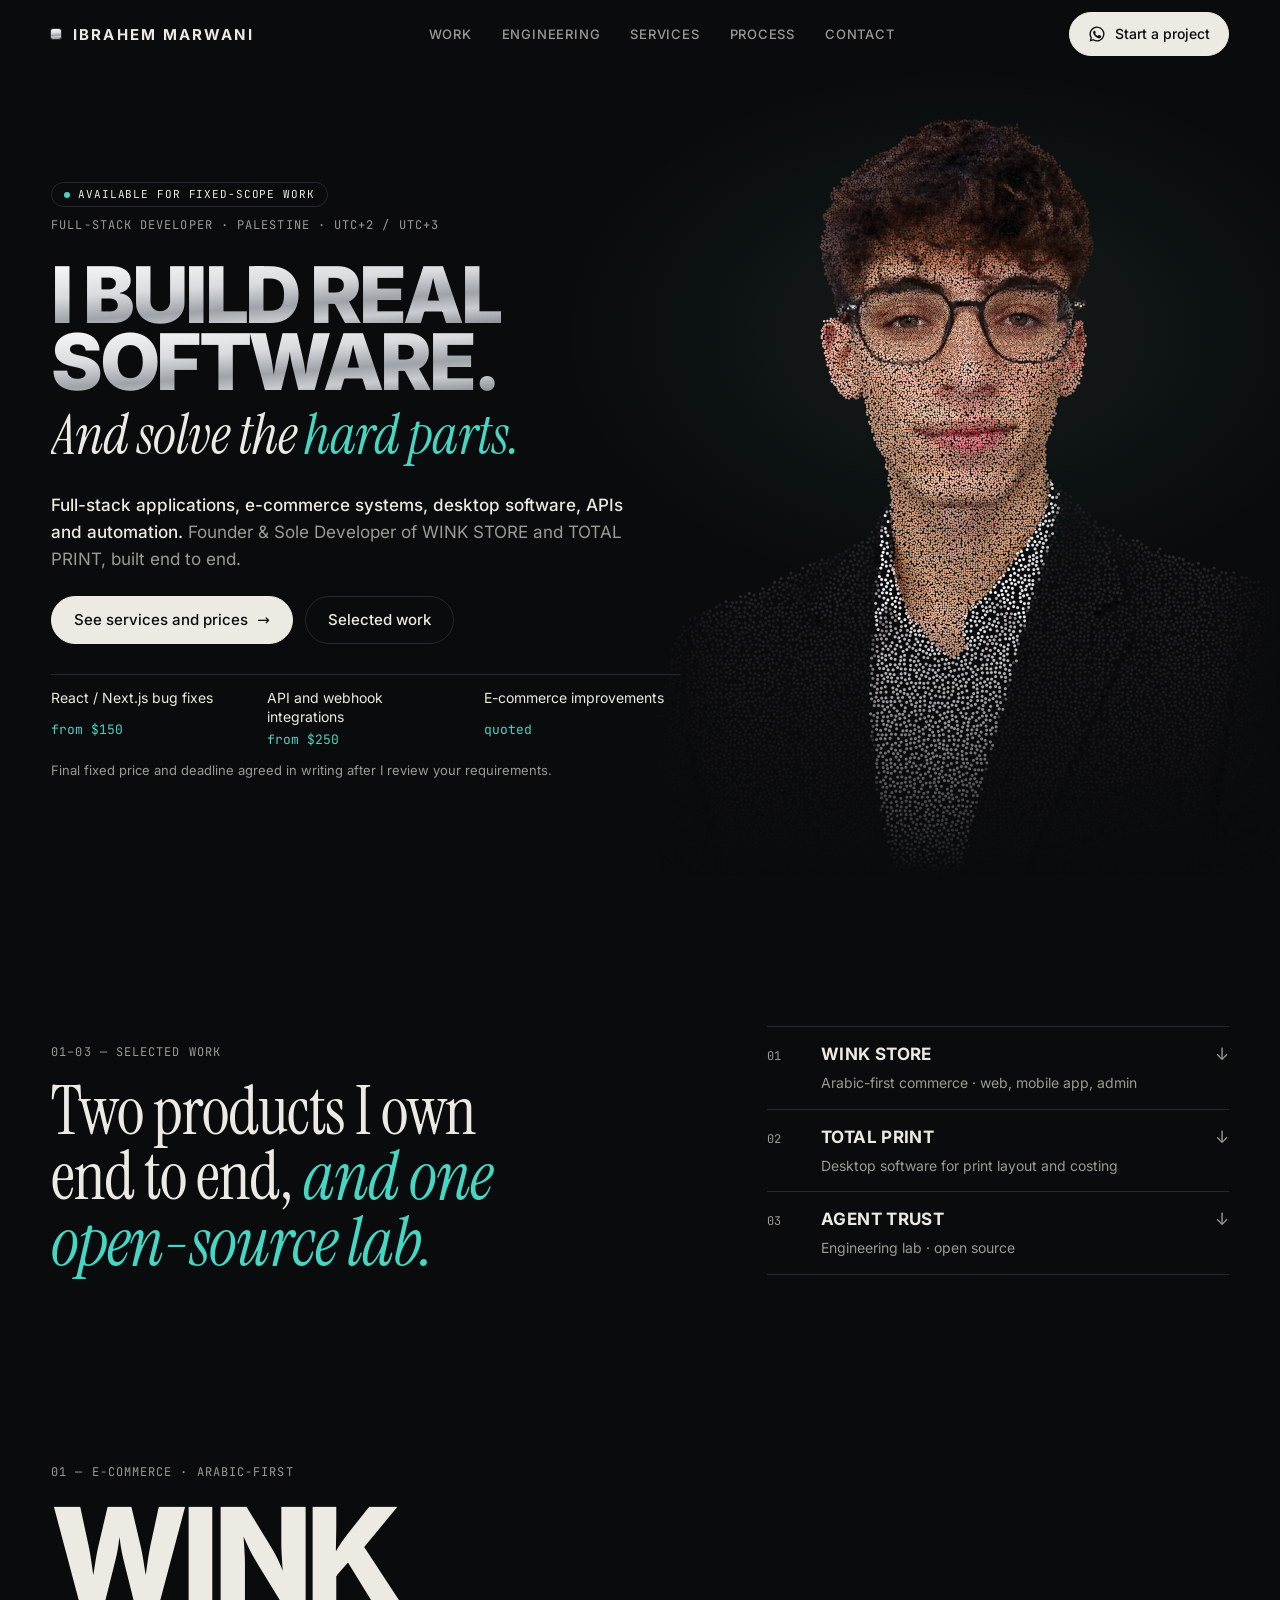
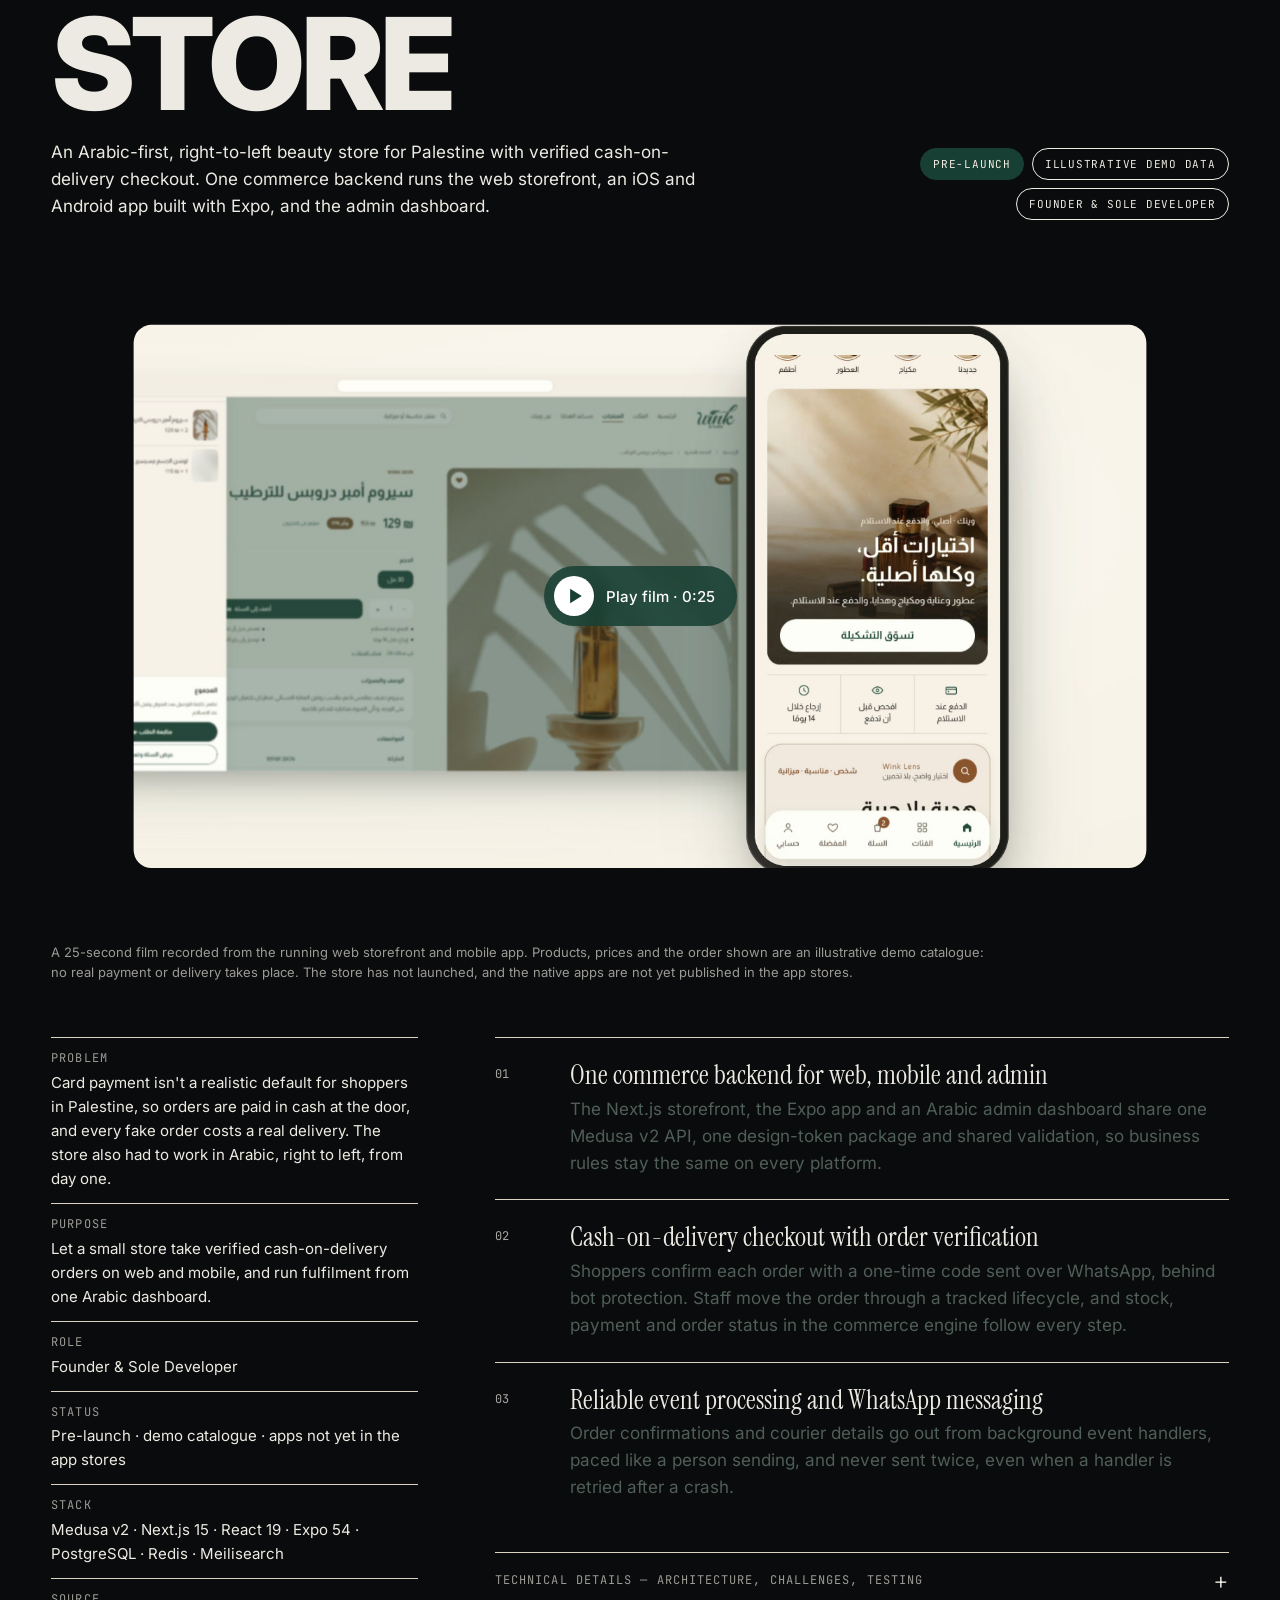
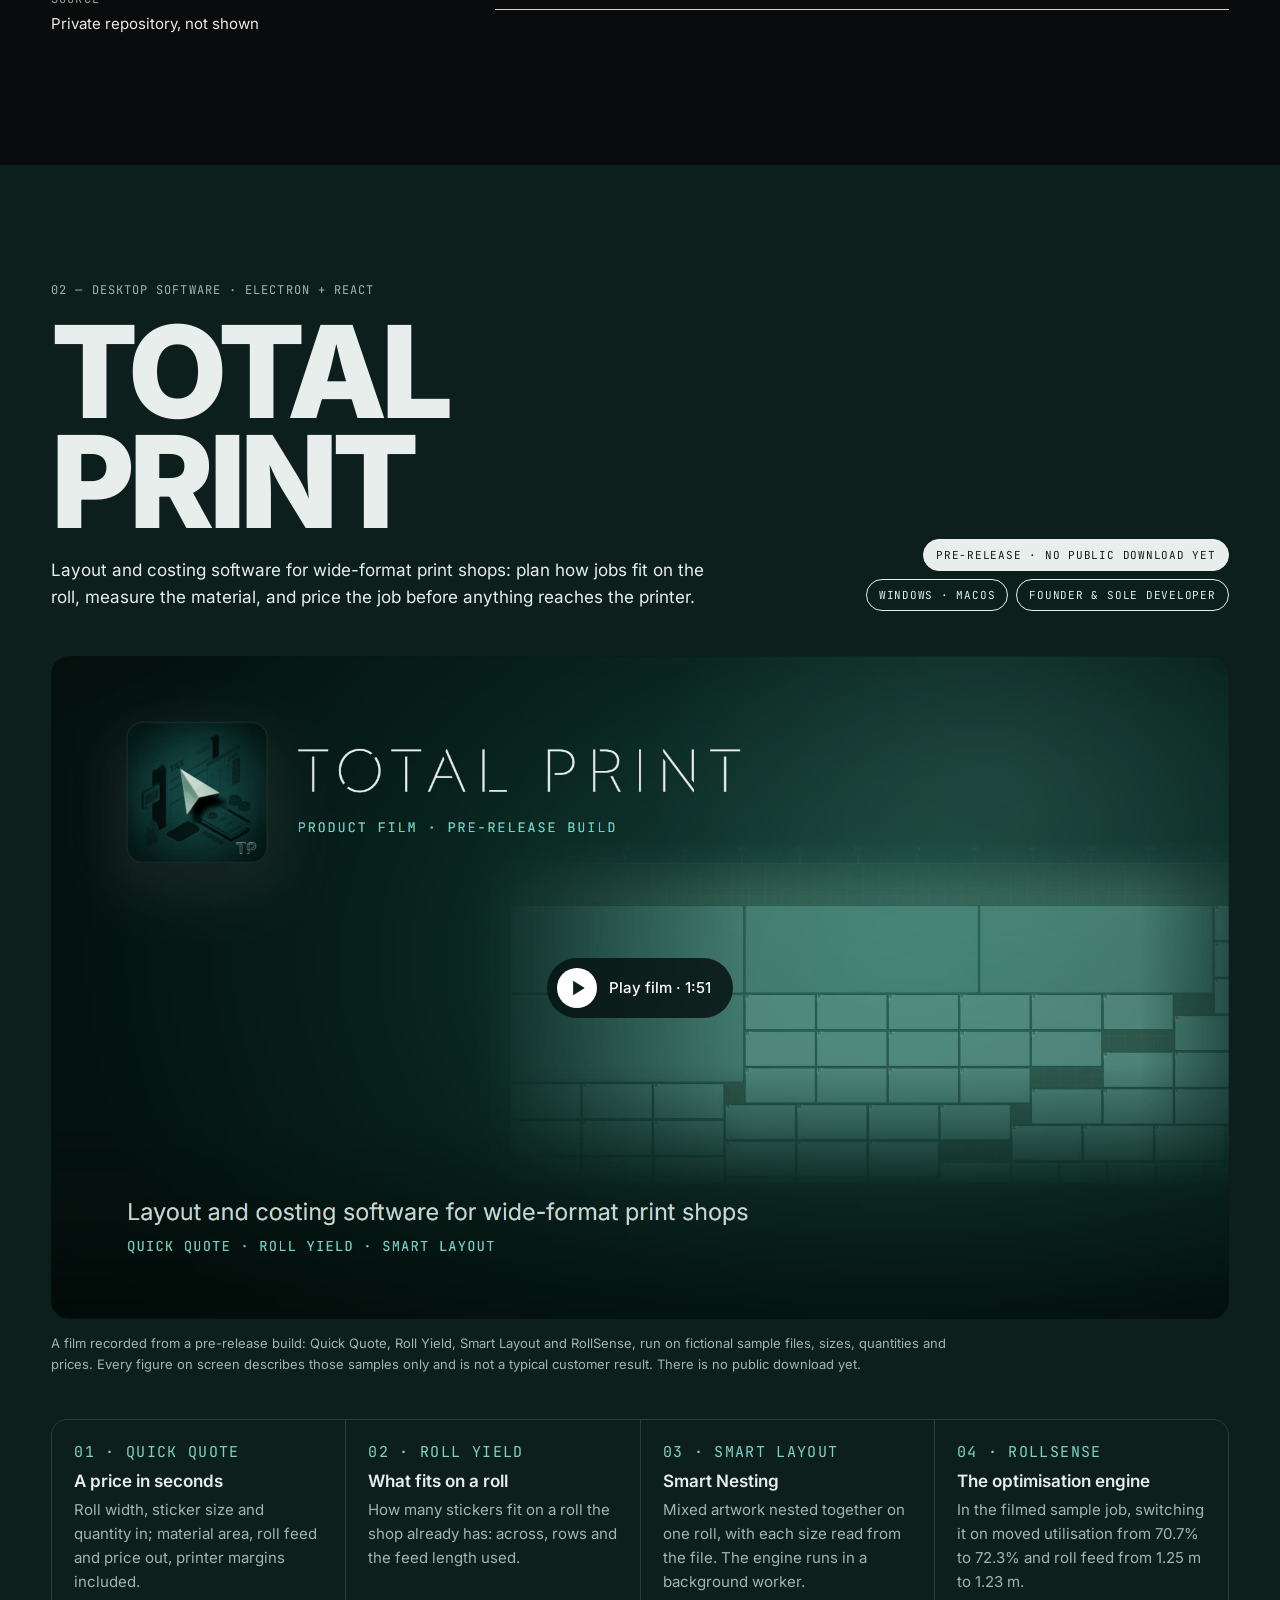
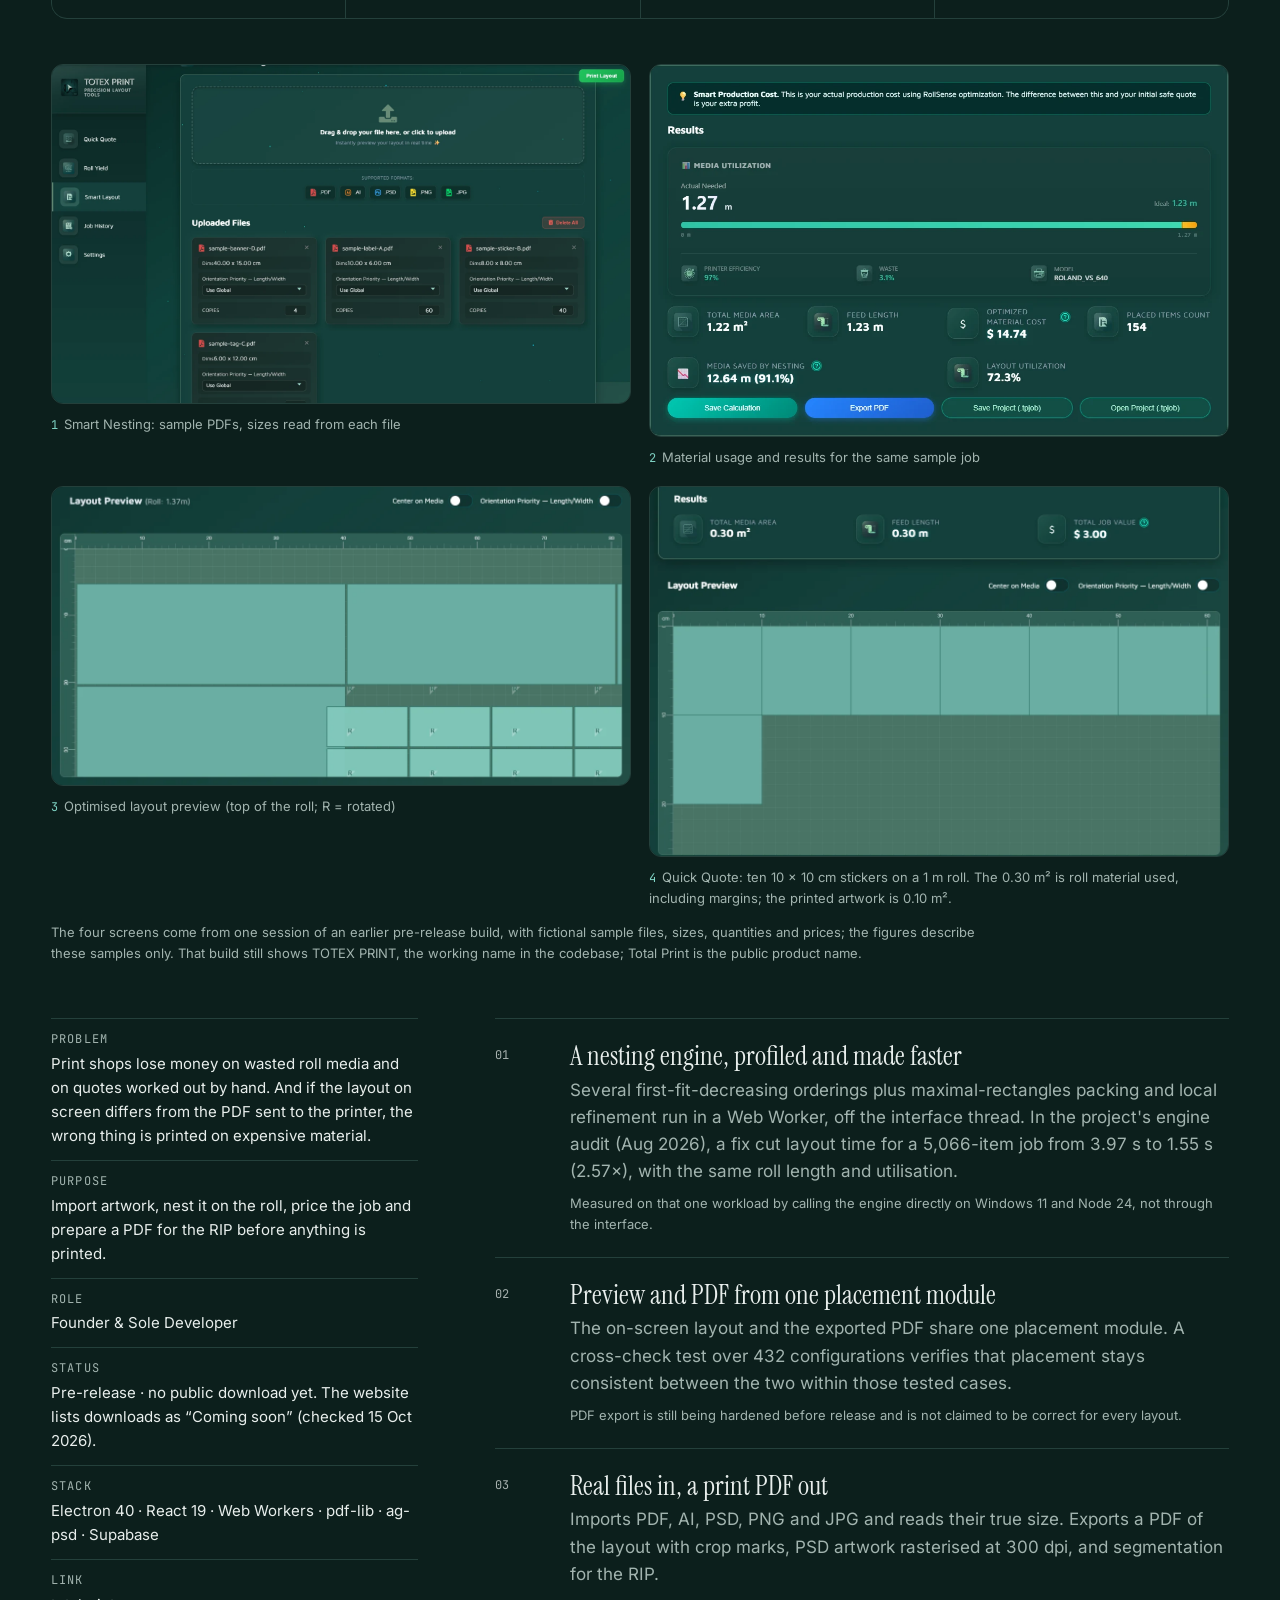
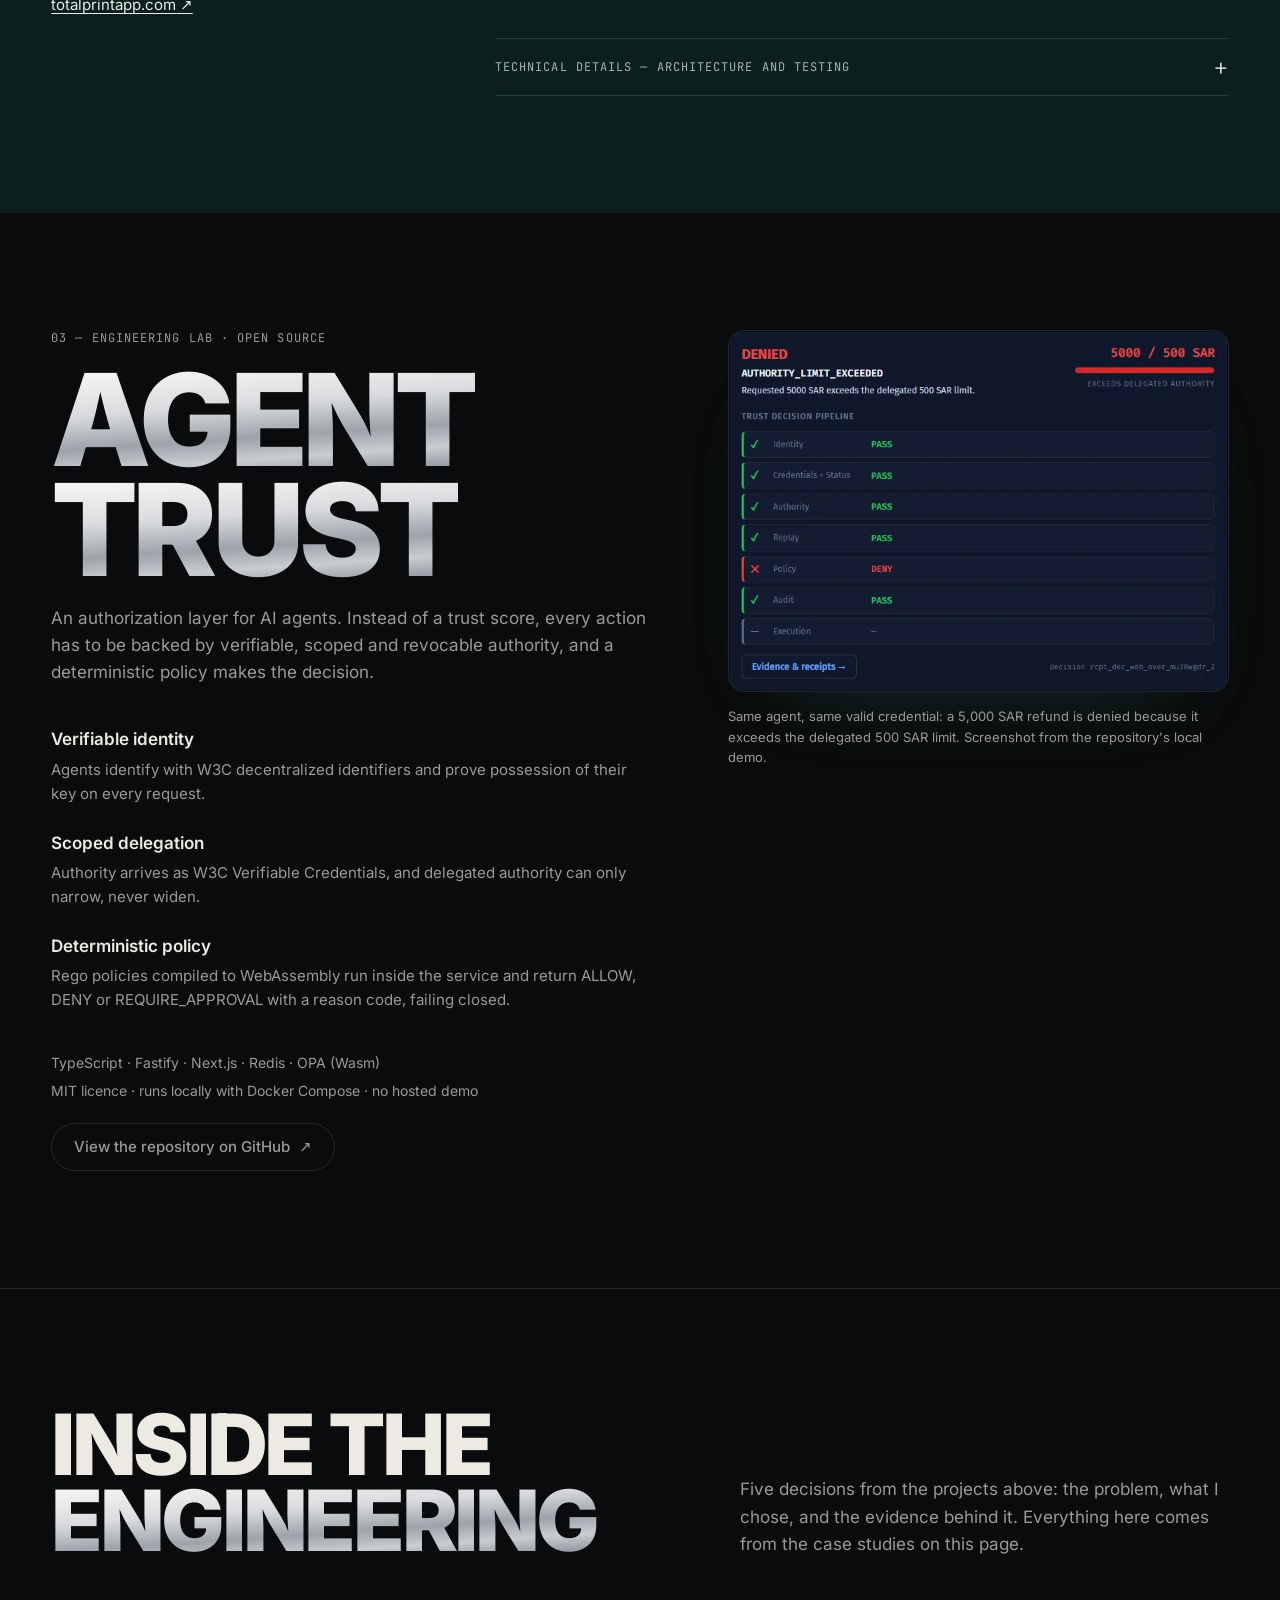
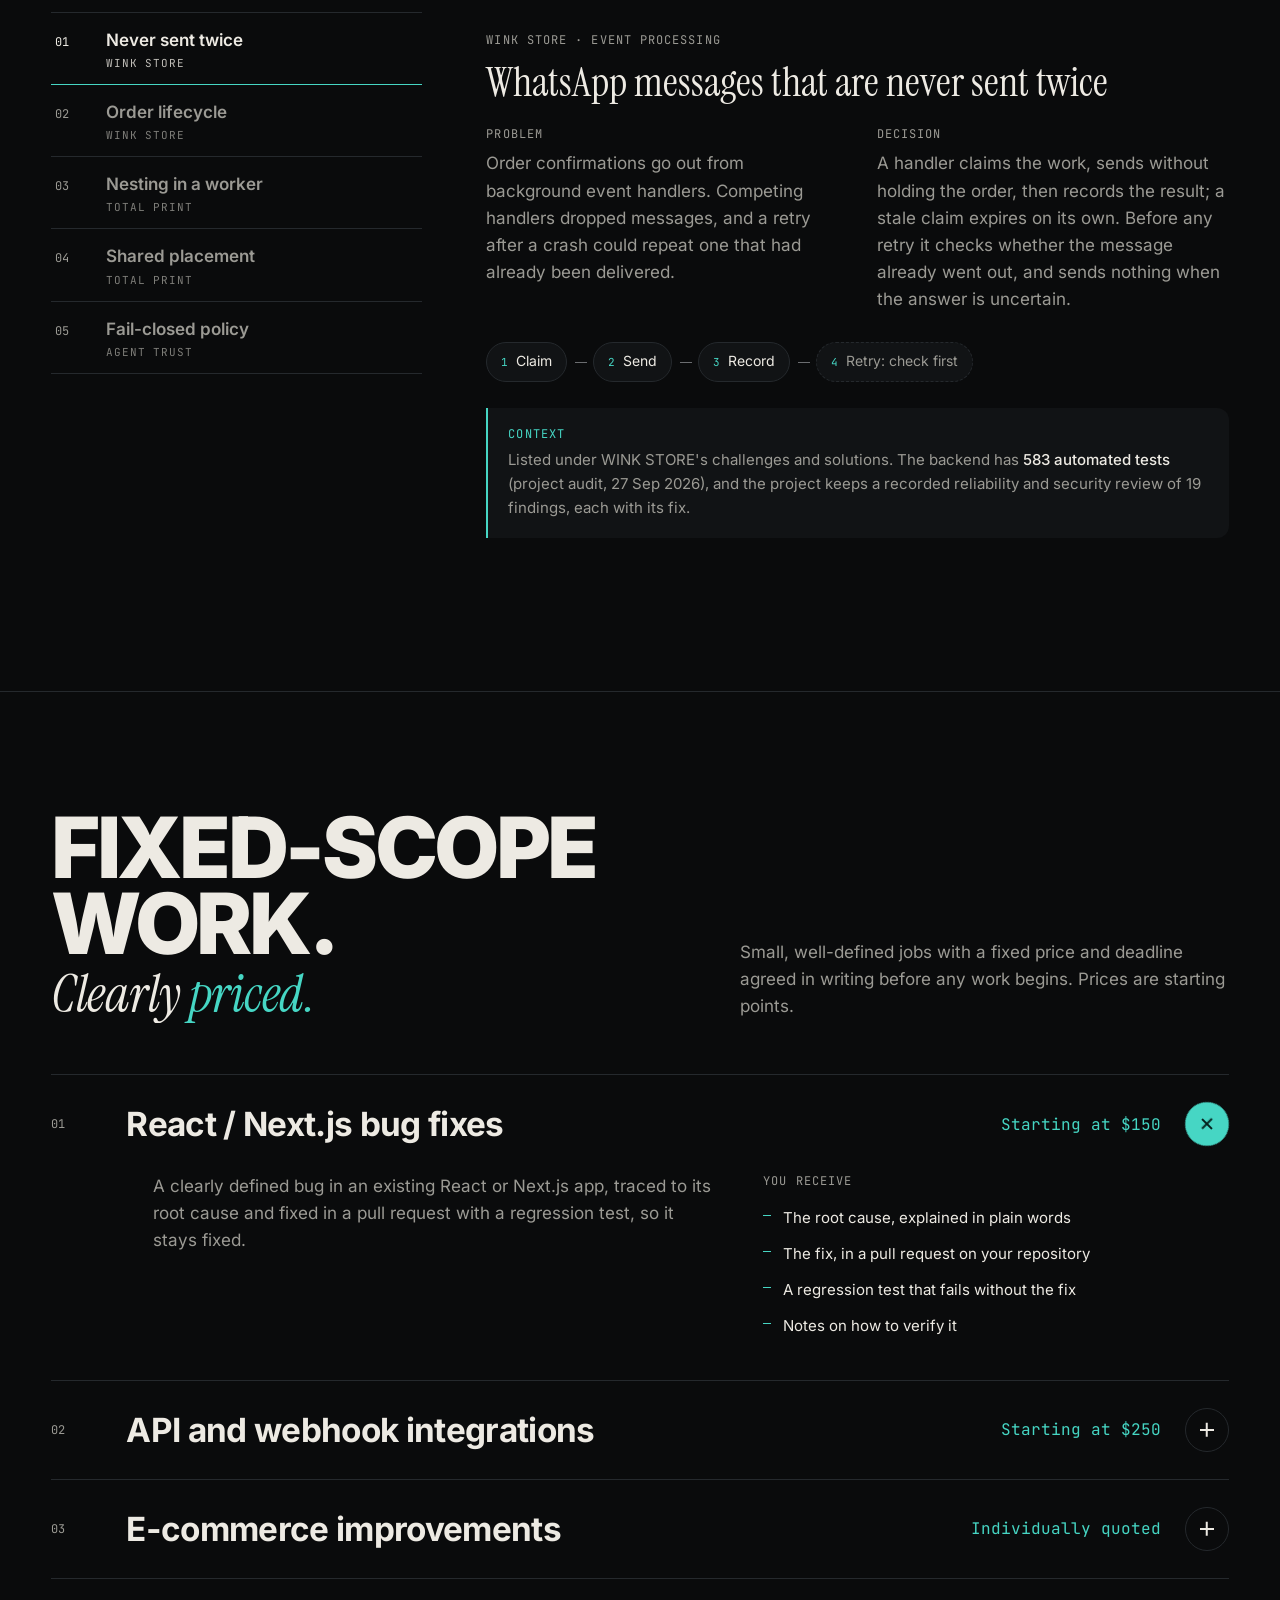
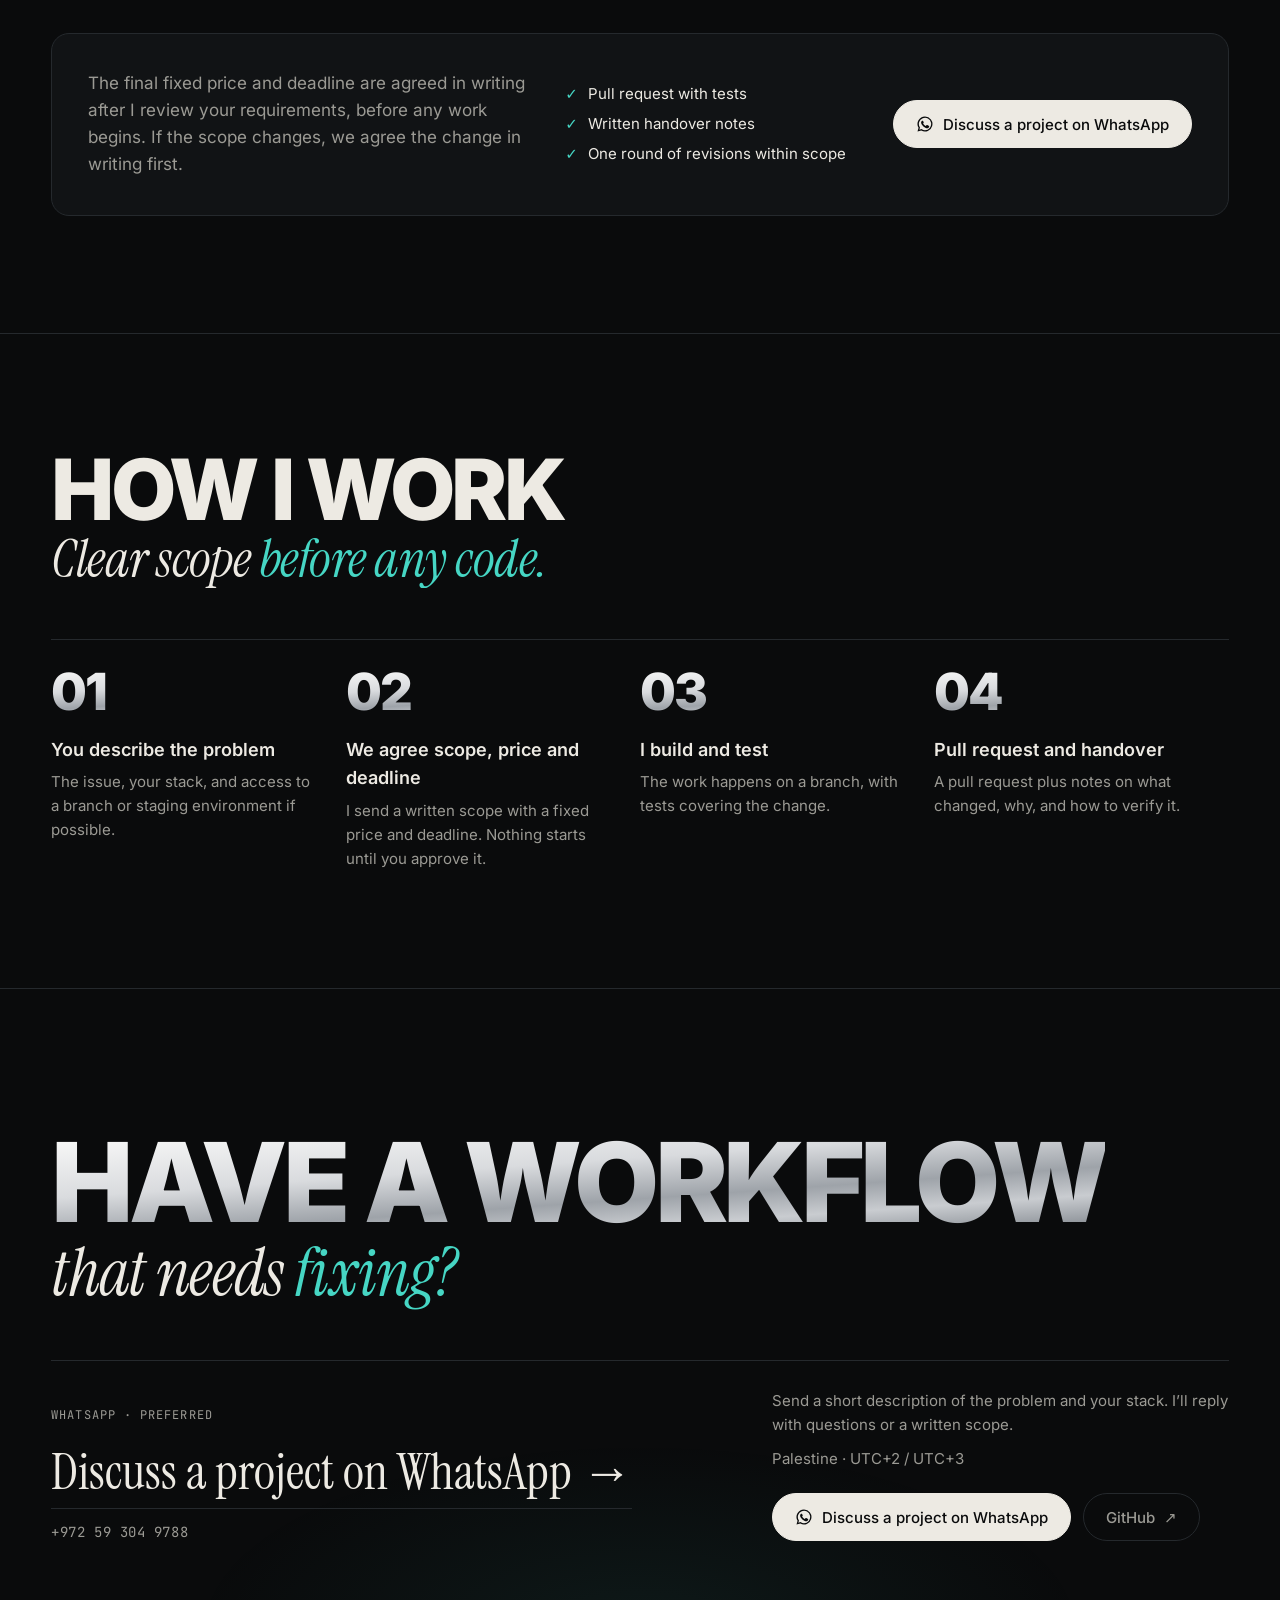
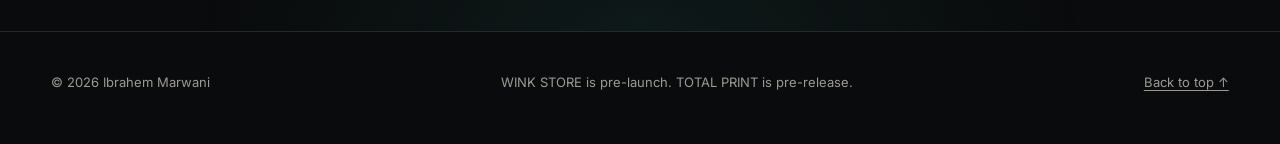
==== index.html @ 833455b1 "Portfolio V3: Ibrahem Marwani Static site for GitHub Pages under /portfolio/: particle-portrait hero" ====
<!doctype html>
<!--
  Portfolio V3. Static site; every path is relative, so it works under /portfolio/ on GitHub Pages.
  CONTACT CONFIG: WhatsApp is the primary contact (every link uses the same wa.me URL with a prefilled message).
  EMAIL (optional): to add one, put this paragraph at the CONTACT CONFIG comment in the contact section:
  <p data-contact="email">Email: <a href="mailto:ADDRESS?subject=Project%20brief">ADDRESS</a></p>
-->
<html lang="en">
<head>
<meta charset="utf-8">
<meta name="viewport" content="width=device-width, initial-scale=1">
<title>Ibrahem Marwani — I build real software</title>
<meta name="author" content="Ibrahem Marwani">
<meta name="description" content="Independent full-stack developer. Full-stack applications, e-commerce systems, desktop software, APIs and automation. Fixed-scope work from $150, with tests and a written handover.">
<meta name="color-scheme" content="dark">
<meta name="theme-color" content="#0A0B0C">
<link rel="icon" href="data:image/svg+xml,%3Csvg xmlns='http://www.w3.org/2000/svg' viewBox='0 0 32 32'%3E%3Crect width='32' height='32' rx='7' fill='%230A0B0C'/%3E%3Crect x='9' y='9' width='14' height='14' rx='2' fill='%23D9DBDE'/%3E%3C/svg%3E">
<link rel="preload" href="assets/fonts/inter-var.woff2" as="font" type="font/woff2" crossorigin>
<link rel="preload" href="assets/fonts/instrument-serif-400-italic.woff2" as="font" type="font/woff2" crossorigin>
<link rel="preload" href="assets/portrait/particles.bin" as="fetch" crossorigin>
<link rel="stylesheet" href="assets/css/site.css">
<script type="application/ld+json">{"@context":"https://schema.org","@type":"Person","name":"Ibrahem Marwani","jobTitle":"Full-stack developer","sameAs":["https://github.com/abuzaro21"]}</script>
<script>document.documentElement.classList.add('js')</script>
</head>
<body>
<a class="skip" href="#main">Skip to content</a>

<header class="nav" id="nav">
  <div class="wrap">
    <a class="brand" href="#top" aria-label="Ibrahem Marwani, back to top"><i aria-hidden="true"></i>Ibrahem Marwani</a>
    <nav aria-label="Primary">
      <ul class="links" id="links">
        <li><a href="#work">Work</a></li>
        <li><a href="#engineering">Engineering</a></li>
        <li><a href="#services">Services</a></li>
        <li><a href="#process">Process</a></li>
        <li><a href="#contact">Contact</a></li>
        <li aria-hidden="true" class="ink-bar" id="inkbar"></li>
      </ul>
    </nav>
    <a class="btn primary cta-desk" href="https://wa.me/972593049788?text=Hi%20Ibrahem%2C%20I%27d%20like%20to%20discuss%20a%20software%20development%20project." target="_blank" rel="noopener noreferrer"><svg class="wa" viewBox="0 0 24 24" aria-hidden="true"><path fill="currentColor" d="M12 2a10 10 0 0 0-8.6 15.1L2 22l5-1.3A10 10 0 1 0 12 2Zm0 18.2a8.2 8.2 0 0 1-4.2-1.2l-.3-.2-3 .8.8-2.9-.2-.3A8.2 8.2 0 1 1 12 20.2Zm4.5-6.1c-.2-.1-1.5-.7-1.7-.8-.2-.1-.4-.1-.6.1l-.8 1c-.1.2-.3.2-.5.1a6.7 6.7 0 0 1-3.3-2.9c-.2-.4.2-.4.7-1.3.1-.2 0-.3 0-.4l-.8-1.8c-.2-.5-.4-.4-.6-.4h-.5a1 1 0 0 0-.7.3 3 3 0 0 0-.9 2.2 5.2 5.2 0 0 0 1.1 2.7 11.8 11.8 0 0 0 4.5 4c1.7.7 2.3.8 3.2.6a2.7 2.7 0 0 0 1.8-1.2c.2-.6.2-1.1.2-1.2-.1-.1-.3-.2-.5-.3Z"/></svg>Start a project<span class="sr"> on WhatsApp (opens WhatsApp)</span></a>
    <button class="menu-btn" id="menuBtn" type="button" aria-expanded="false" aria-controls="sheet"><b aria-hidden="true"></b>Menu</button>
  </div>
</header>
<div class="sheet" id="sheet">
  <nav aria-label="Mobile">
    <ul>
      <li><a href="#work">Work <span>01–03</span></a></li>
      <li><a href="#engineering">Engineering <span>decisions</span></a></li>
      <li><a href="#services">Services <span>from $150</span></a></li>
      <li><a href="#process">Process <span>4 steps</span></a></li>
      <li><a href="#contact">Contact <span>WhatsApp · email</span></a></li>
    </ul>
    <a class="btn primary" href="https://wa.me/972593049788?text=Hi%20Ibrahem%2C%20I%27d%20like%20to%20discuss%20a%20software%20development%20project." target="_blank" rel="noopener noreferrer"><svg class="wa" viewBox="0 0 24 24" aria-hidden="true"><path fill="currentColor" d="M12 2a10 10 0 0 0-8.6 15.1L2 22l5-1.3A10 10 0 1 0 12 2Zm0 18.2a8.2 8.2 0 0 1-4.2-1.2l-.3-.2-3 .8.8-2.9-.2-.3A8.2 8.2 0 1 1 12 20.2Zm4.5-6.1c-.2-.1-1.5-.7-1.7-.8-.2-.1-.4-.1-.6.1l-.8 1c-.1.2-.3.2-.5.1a6.7 6.7 0 0 1-3.3-2.9c-.2-.4.2-.4.7-1.3.1-.2 0-.3 0-.4l-.8-1.8c-.2-.5-.4-.4-.6-.4h-.5a1 1 0 0 0-.7.3 3 3 0 0 0-.9 2.2 5.2 5.2 0 0 0 1.1 2.7 11.8 11.8 0 0 0 4.5 4c1.7.7 2.3.8 3.2.6a2.7 2.7 0 0 0 1.8-1.2c.2-.6.2-1.1.2-1.2-.1-.1-.3-.2-.5-.3Z"/></svg>Discuss a project on WhatsApp<span class="sr"> (opens WhatsApp)</span></a>
  </nav>
</div>

<main id="main">
  <!-- HERO -->
  <section class="hero" id="top" aria-labelledby="hero-title">
    <div class="portrait" role="img" aria-label="Portrait of Ibrahem Marwani"><canvas id="portrait" data-src="assets/portrait/particles.bin" aria-hidden="true"></canvas></div>
    <div class="wrap">
      <div class="copy">
        <div class="eyebrow fade" style="--d:.1s">
          <span class="status">Available for fixed-scope work</span>
          <span class="label">Full-stack developer · Palestine · UTC+2 / UTC+3</span>
        </div>
        <h1 class="h1" id="hero-title">
          <span class="sr">I build real software. And solve the hard parts.</span>
          <span aria-hidden="true">
            <span class="line"><span style="--i:0" class="metal" data-text="I build real">I build real</span></span>
            <span class="line"><span style="--i:1" class="metal" data-text="software.">software.</span></span>
            <span class="line serif-line"><span style="--i:2">And solve the <em>hard parts.</em></span></span>
          </span>
        </h1>
        <div class="fade" style="--d:.9s">
          <p class="support"><b>Full-stack applications, e-commerce systems, desktop software, APIs and automation.</b> Founder &amp; Sole Developer of WINK STORE and TOTAL PRINT, built end to end.</p>
          <div class="cta">
            <a class="btn primary" href="#services">See services and prices <span class="arr" aria-hidden="true">→</span></a>
            <a class="btn ghost" href="#work">Selected work</a>
          </div>
        </div>
        <div class="fade" style="--d:1.05s" role="group" aria-labelledby="offer-title">
          <p class="sr" id="offer-title">Fixed-scope services</p>
          <ul class="offer">
            <li><span>React / Next.js bug fixes</span><b>from $150</b></li>
            <li><span>API and webhook integrations</span><b>from $250</b></li>
            <li><span>E-commerce improvements</span><b>quoted</b></li>
          </ul>
          <p class="offer-note">Final fixed price and deadline agreed in writing after I review your requirements.</p>
        </div>
      </div>
    </div>
  </section>

  <!-- SELECTED WORK -->
  <section class="work-intro" id="work" aria-labelledby="work-title">
    <div class="wrap">
      <div class="rise">
        <p class="label" style="margin-bottom:18px">01–03 — Selected work</p>
        <h2 id="work-title">Two products I own end to end, <em>and one open-source lab.</em></h2>
      </div>
      <ol class="index rise" style="--d:.15s">
        <li><a href="#wink"><span class="n">01</span><span class="t">WINK STORE</span><span class="a" aria-hidden="true">↓</span><span class="d">Arabic-first commerce · web, mobile app, admin</span></a></li>
        <li><a href="#total-print"><span class="n">02</span><span class="t">TOTAL PRINT</span><span class="a" aria-hidden="true">↓</span><span class="d">Desktop software for print layout and costing</span></a></li>
        <li><a href="#lab"><span class="n">03</span><span class="t">AGENT TRUST</span><span class="a" aria-hidden="true">↓</span><span class="d">Engineering lab · open source</span></a></li>
      </ol>
    </div>
  </section>

  <!-- 01 — WINK STORE -->
  <section class="project wink" id="wink" data-nav="light" aria-labelledby="wink-title">
    <div class="wrap">
      <div class="p-head">
        <div class="reveal">
          <p class="label">01 — E-commerce · Arabic-first</p>
          <h2 class="p-title" id="wink-title">
            <span class="sr">WINK STORE</span>
            <span aria-hidden="true"><span class="line"><span style="--i:0">WINK</span></span><span class="line"><span style="--i:1">STORE</span></span></span>
          </h2>
          <p class="p-lede rise" style="--d:.15s">An Arabic-first, right-to-left beauty store for Palestine with verified cash-on-delivery checkout. One commerce backend runs the web storefront, an iOS and Android app built with Expo, and the admin dashboard.</p>
        </div>
        <div class="chips rise" style="--d:.25s">
          <span class="chip solid">Pre-launch</span>
          <span class="chip">Illustrative demo data</span>
          <span class="chip">Founder &amp; Sole Developer</span>
        </div>
      </div>

      <figure class="film">
        <video id="wink-film" controls playsinline preload="none" width="1920" height="1080" poster="assets/media/wink-store-poster.jpg" aria-describedby="wink-film-note">
          <source src="assets/media/wink-store-film.mp4" type="video/mp4">
          <a href="assets/media/wink-store-film.mp4">Download the WINK STORE film (MP4, 3.3 MB)</a>
        </video>
        <button class="play" type="button" hidden aria-label="Play the WINK STORE product film, 25 seconds, with sound">
          <span><svg viewBox="0 0 36 36" aria-hidden="true"><circle cx="18" cy="18" r="18" fill="#fff"/><path d="M14.5 11.5v13l10.5-6.5z" fill="#173F33"/></svg>Play film · 0:25</span>
        </button>
      </figure>
      <p class="caption" id="wink-film-note">A 25-second film recorded from the running web storefront and mobile app. Products, prices and the order shown are an illustrative demo catalogue: no real payment or delivery takes place. The store has not launched, and the native apps are not yet published in the app stores.</p>

      <div class="p-body">
        <dl class="facts rise">
          <div><dt class="label">Problem</dt><dd>Card payment isn't a realistic default for shoppers in Palestine, so orders are paid in cash at the door, and every fake order costs a real delivery. The store also had to work in Arabic, right to left, from day one.</dd></div>
          <div><dt class="label">Purpose</dt><dd>Let a small store take verified cash-on-delivery orders on web and mobile, and run fulfilment from one Arabic dashboard.</dd></div>
          <div><dt class="label">Role</dt><dd>Founder &amp; Sole Developer</dd></div>
          <div><dt class="label">Status</dt><dd>Pre-launch · demo catalogue · apps not yet in the app stores</dd></div>
          <div><dt class="label">Stack</dt><dd>Medusa v2 · Next.js 15 · React 19 · Expo 54 · PostgreSQL · Redis · Meilisearch</dd></div>
          <div><dt class="label">Source</dt><dd>Private repository, not shown</dd></div>
        </dl>
        <div class="rise" style="--d:.1s">
          <ol class="highs">
            <li><div><h3>One commerce backend for web, mobile and admin</h3><p>The Next.js storefront, the Expo app and an Arabic admin dashboard share one Medusa v2 API, one design-token package and shared validation, so business rules stay the same on every platform.</p></div></li>
            <li><div><h3>Cash-on-delivery checkout with order verification</h3><p>Shoppers confirm each order with a one-time code sent over WhatsApp, behind bot protection. Staff move the order through a tracked lifecycle, and stock, payment and order status in the commerce engine follow every step.</p></div></li>
            <li><div><h3>Reliable event processing and WhatsApp messaging</h3><p>Order confirmations and courier details go out from background event handlers, paced like a person sending, and never sent twice, even when a handler is retried after a crash.</p></div></li>
          </ol>
          <details class="tech">
            <summary><span class="label">Technical details — architecture, challenges, testing</span></summary>
            <div class="tech-body">
              <div>
                <h4 class="label">Architecture</h4>
                <dl class="arch">
                  <div><dt>Web storefront</dt><dd>Next.js 15, React 19, Tailwind CSS 4. Right-to-left Arabic layout.</dd></div>
                  <div><dt>Mobile app</dt><dd>Expo 54, React Native, Expo Router. iOS and Android from one codebase.</dd></div>
                  <div><dt>Admin</dt><dd>Medusa Admin extended with custom Arabic pages: order queue, analytics, messaging setup, store policies.</dd></div>
                  <div><dt>Backend</dt><dd>Medusa v2 on PostgreSQL, with Redis for events, workflows and locks.</dd></div>
                  <div><dt>Services</dt><dd>Meilisearch · WhatsApp via Evolution API · Expo push · S3-compatible storage · Cloudflare Turnstile.</dd></div>
                </dl>
              </div>
              <div>
                <h4 class="label">Testing evidence</h4>
                <ul class="dots">
                  <li>814 automated tests: backend 583, web 93, mobile 138 <span class="note">(project audit, 27 Sep 2026)</span>.</li>
                  <li>CI on every pull request: typecheck, lint, unit tests and production build per app; PostgreSQL 16 integration checks; dependency audit.</li>
                  <li>Visual regression tests at three phone sizes for web and app.</li>
                  <li>A recorded reliability and security review: 19 findings, each with its fix and evidence.</li>
                </ul>
              </div>
              <div class="span">
                <h4 class="label">Challenges and solutions</h4>
                <ul class="plain">
                  <li><strong>Cancelled orders kept stock off sale.</strong><p>Each lifecycle step now runs the matching commerce workflow (fulfil, capture, complete, return and restock), and a dry-run-first repair script brings older orders back in line.</p></li>
                  <li><strong>Messages dropped when handlers competed.</strong><p>Handlers now claim the work, send without holding the order, then record the result; a stale claim expires on its own.</p></li>
                  <li><strong>A retry could repeat a delivered message.</strong><p>Before any retry, the system checks whether the message already went out, and sends nothing when the answer is uncertain.</p></li>
                  <li><strong>Strict security policy versus caching.</strong><p>Catalogue pages use a cacheable policy; checkout and account pages keep a strict per-request one.</p></li>
                </ul>
              </div>
            </div>
          </details>
        </div>
      </div>
    </div>
  </section>

  <!-- 02 — TOTAL PRINT -->
  <section class="project tp" id="total-print" aria-labelledby="tp-title">
    <div class="wrap">
      <div class="p-head">
        <div class="reveal">
          <p class="label">02 — Desktop software · Electron + React</p>
          <h2 class="p-title" id="tp-title">
            <span class="sr">TOTAL PRINT</span>
            <span aria-hidden="true"><span class="line"><span style="--i:0">TOTAL</span></span><span class="line"><span style="--i:1">PRINT</span></span></span>
          </h2>
          <p class="p-lede rise" style="--d:.15s">Layout and costing software for wide-format print shops: plan how jobs fit on the roll, measure the material, and price the job before anything reaches the printer.</p>
        </div>
        <div class="chips rise" style="--d:.25s">
          <span class="chip solid">Pre-release · no public download yet</span>
          <span class="chip">Windows · macOS</span>
          <span class="chip">Founder &amp; Sole Developer</span>
        </div>
      </div>

      <figure class="film">
        <video id="tp-film" controls playsinline preload="none" width="1920" height="1080" poster="assets/media/total-print-poster.jpg" aria-describedby="tp-film-note">
          <source src="assets/media/total-print-film.mp4" type="video/mp4">
          <a href="assets/media/total-print-film.mp4">Download the TOTAL PRINT film (MP4, 8.8 MB)</a>
        </video>
        <button class="play" type="button" hidden aria-label="Play the TOTAL PRINT product film, 1 minute 51 seconds, with sound">
          <span><svg viewBox="0 0 36 36" aria-hidden="true"><circle cx="18" cy="18" r="18" fill="#fff"/><path d="M14.5 11.5v13l10.5-6.5z" fill="#0C1F1C"/></svg>Play film · 1:51</span>
        </button>
      </figure>
      <p class="caption" id="tp-film-note">A film recorded from a pre-release build: Quick Quote, Roll Yield, Smart Layout and RollSense, run on fictional sample files, sizes, quantities and prices. Every figure on screen describes those samples only and is not a typical customer result. There is no public download yet.</p>

      <div class="features rise">
        <div><p class="label">01 · Quick Quote</p><h3>A price in seconds</h3><p>Roll width, sticker size and quantity in; material area, roll feed and price out, printer margins included.</p></div>
        <div><p class="label">02 · Roll Yield</p><h3>What fits on a roll</h3><p>How many stickers fit on a roll the shop already has: across, rows and the feed length used.</p></div>
        <div><p class="label">03 · Smart Layout</p><h3>Smart Nesting</h3><p>Mixed artwork nested together on one roll, with each size read from the file. The engine runs in a background worker.</p></div>
        <div><p class="label">04 · RollSense</p><h3>The optimisation engine</h3><p>In the filmed sample job, switching it on moved utilisation from 70.7% to 72.3% and roll feed from 1.25 m to 1.23 m.</p></div>
      </div>

      <div class="shots">
        <figure><div class="frame"><img src="assets/work/tp-build-smart-nesting.webp" width="1600" height="936" loading="lazy" decoding="async" alt="Smart Nesting screen with four imported sample PDFs. Each card shows the size read from the file (40 × 15, 10 × 6, 8 × 8 and 6 × 12 cm), an orientation setting and a copy count. The sidebar shows the build name TOTEX PRINT."></div><figcaption><b>1</b>Smart Nesting: sample PDFs, sizes read from each file</figcaption></figure>
        <figure><div class="frame"><img src="assets/work/tp-build-results.webp" width="1086" height="698" loading="lazy" decoding="async" alt="Results for the same sample job: 1.27 m of media needed against an ideal of 1.23 m, total media area 1.22 m², feed length 1.23 m, 154 placed items and 72.3% layout utilisation, with Save, Export PDF and project buttons."></div><figcaption><b>2</b>Material usage and results for the same sample job</figcaption></figure>
        <figure><div class="frame"><img src="assets/work/tp-build-layout-preview.webp" width="1184" height="611" loading="lazy" decoding="async" alt="Top of the layout preview for the 1.37 m roll, with centimetre rulers: two 40 × 15 cm banners across the roll and smaller items nested beside them, rotated items marked R."></div><figcaption><b>3</b>Optimised layout preview (top of the roll; R = rotated)</figcaption></figure>
        <figure><div class="frame"><img src="assets/work/tp-build-quick-quote.webp" width="1184" height="756" loading="lazy" decoding="async" alt="Quick Quote results for a 1 m roll and ten 10 × 10 cm stickers: total media area 0.30 m² of roll material, feed length 0.30 m, total job value $3.00 at $10 per metre, above the layout preview."></div><figcaption><b>4</b>Quick Quote: ten 10 × 10 cm stickers on a 1 m roll. The 0.30 m² is roll material used, including margins; the printed artwork is 0.10 m².</figcaption></figure>
      </div>
      <p class="caption">The four screens come from one session of an earlier pre-release build, with fictional sample files, sizes, quantities and prices; the figures describe these samples only. That build still shows TOTEX PRINT, the working name in the codebase; Total Print is the public product name.</p>

      <div class="p-body">
        <dl class="facts rise">
          <div><dt class="label">Problem</dt><dd>Print shops lose money on wasted roll media and on quotes worked out by hand. And if the layout on screen differs from the PDF sent to the printer, the wrong thing is printed on expensive material.</dd></div>
          <div><dt class="label">Purpose</dt><dd>Import artwork, nest it on the roll, price the job and prepare a PDF for the RIP before anything is printed.</dd></div>
          <div><dt class="label">Role</dt><dd>Founder &amp; Sole Developer</dd></div>
          <div><dt class="label">Status</dt><dd>Pre-release · no public download yet. The website lists downloads as “Coming soon” (checked 15 Oct 2026).</dd></div>
          <div><dt class="label">Stack</dt><dd>Electron 40 · React 19 · Web Workers · pdf-lib · ag-psd · Supabase</dd></div>
          <div><dt class="label">Link</dt><dd><a class="ext" href="https://totalprintapp.com/" rel="noopener">totalprintapp.com</a></dd></div>
        </dl>
        <div class="rise" style="--d:.1s">
          <ol class="highs">
            <li><div><h3>A nesting engine, profiled and made faster</h3><p>Several first-fit-decreasing orderings plus maximal-rectangles packing and local refinement run in a Web Worker, off the interface thread. In the project's engine audit (Aug 2026), a fix cut layout time for a 5,066-item job from 3.97 s to 1.55 s (2.57×), with the same roll length and utilisation.<span class="q">Measured on that one workload by calling the engine directly on Windows 11 and Node 24, not through the interface.</span></p></div></li>
            <li><div><h3>Preview and PDF from one placement module</h3><p>The on-screen layout and the exported PDF share one placement module. A cross-check test over 432 configurations verifies that placement stays consistent between the two within those tested cases.<span class="q">PDF export is still being hardened before release and is not claimed to be correct for every layout.</span></p></div></li>
            <li><div><h3>Real files in, a print PDF out</h3><p>Imports PDF, AI, PSD, PNG and JPG and reads their true size. Exports a PDF of the layout with crop marks, PSD artwork rasterised at 300 dpi, and segmentation for the RIP.</p></div></li>
          </ol>
          <details class="tech">
            <summary><span class="label">Technical details — architecture and testing</span></summary>
            <div class="tech-body">
              <div>
                <h4 class="label">Architecture</h4>
                <dl class="arch">
                  <div><dt>Desktop app</dt><dd>Electron main process with an explicit IPC allowlist; React renderer; nesting and PDF parsing in Web Workers.</dd></div>
                  <div><dt>Backend</dt><dd>Supabase database with row-level security and edge functions.</dd></div>
                  <div><dt>Around it</dt><dd>A separate admin dashboard (Vite, React, TypeScript), the marketing website, and a signed update feed.</dd></div>
                </dl>
              </div>
              <div>
                <h4 class="label">Testing evidence</h4>
                <ul class="dots">
                  <li>125 automated tests in 8 suites <span class="note">(project records, Aug 2026)</span>.</li>
                  <li>A contract test parses the main process and preload code, and fails if an IPC channel is handled but not allowlisted, or the reverse.</li>
                  <li>Update manifests are signed; tampered or downgraded manifests are rejected under test.</li>
                  <li>Scale tests cover jobs of 5,000+ items.</li>
                </ul>
              </div>
              <p class="note span">The source code is private and is not shown here.</p>
            </div>
          </details>
        </div>
      </div>
    </div>
  </section>

  <!-- 03 — AGENT TRUST -->
  <section class="sec lab" id="lab" aria-labelledby="lab-title">
    <div class="wrap lab-grid">
      <div>
        <div class="reveal">
          <p class="label">03 — Engineering lab · Open source</p>
          <h2 class="p-title" id="lab-title"><span class="sr">Agent Trust</span><span aria-hidden="true"><span class="line"><span class="metal" style="--i:0">AGENT</span></span><span class="line"><span class="metal" style="--i:1">TRUST</span></span></span></h2>
        </div>
        <p class="p-lede rise">An authorization layer for AI agents. Instead of a trust score, every action has to be backed by verifiable, scoped and revocable authority, and a deterministic policy makes the decision.</p>
        <ul class="plain rise" style="--d:.1s;margin-top:28px">
          <li><strong>Verifiable identity</strong><p>Agents identify with W3C decentralized identifiers and prove possession of their key on every request.</p></li>
          <li><strong>Scoped delegation</strong><p>Authority arrives as W3C Verifiable Credentials, and delegated authority can only narrow, never widen.</p></li>
          <li><strong>Deterministic policy</strong><p>Rego policies compiled to WebAssembly run inside the service and return ALLOW, DENY or REQUIRE_APPROVAL with a reason code, failing closed.</p></li>
        </ul>
        <div class="lab-meta rise" style="--d:.15s">
          <span>TypeScript · Fastify · Next.js · Redis · OPA (Wasm)</span>
          <span>MIT licence · runs locally with Docker Compose · no hosted demo</span>
          <a class="btn ghost ext" href="https://github.com/abuzaro21/agent-trust" rel="noopener">View the repository on GitHub</a>
        </div>
      </div>
      <figure class="rise" style="--d:.2s">
        <div class="frame"><img src="assets/work/at-deny-pipeline.webp" width="712" height="514" loading="lazy" decoding="async" alt="Agent Trust decision panel: DENIED, AUTHORITY_LIMIT_EXCEEDED. Requested 5000 SAR exceeds the delegated 500 SAR limit. Identity, credentials, authority, replay and audit pass; policy denies; execution does not run."></div>
        <p class="caption">Same agent, same valid credential: a 5,000 SAR refund is denied because it exceeds the delegated 500 SAR limit. Screenshot from the repository's local demo.</p>
      </figure>
    </div>
  </section>

  <!-- INSIDE THE ENGINEERING -->
  <section class="sec" id="engineering" aria-labelledby="eng-title" style="border-top:1px solid var(--rule)">
    <div class="wrap">
      <div class="sec-head">
        <h2 class="h2 reveal" id="eng-title"><span class="sr">Inside the engineering</span><span aria-hidden="true"><span class="line"><span style="--i:0">Inside the</span></span><span class="line"><span style="--i:1" class="metal">engineering</span></span></span></h2>
        <p class="sec-intro rise">Five decisions from the projects above: the problem, what I chose, and the evidence behind it. Everything here comes from the case studies on this page.</p>
      </div>
      <div class="eng rise" id="eng">
        <div class="eng-tabs" role="tablist" aria-label="Engineering decisions" aria-orientation="vertical"></div>

        <article class="eng-panel" id="eng-1" data-tab="Never sent twice" data-tag="WINK STORE">
          <p class="label">WINK STORE · Event processing</p>
          <h3>WhatsApp messages that are never sent twice</h3>
          <div class="eng-cols">
            <div><h4 class="label">Problem</h4><p>Order confirmations go out from background event handlers. Competing handlers dropped messages, and a retry after a crash could repeat one that had already been delivered.</p></div>
            <div><h4 class="label">Decision</h4><p>A handler claims the work, sends without holding the order, then records the result; a stale claim expires on its own. Before any retry it checks whether the message already went out, and sends nothing when the answer is uncertain.</p></div>
          </div>
          <ol class="flow" aria-label="Message flow"><li>Claim</li><li>Send</li><li>Record</li><li class="alt">Retry: check first</li></ol>
          <p class="evidence"><span class="label">Context</span>Listed under WINK STORE's challenges and solutions. The backend has <b>583 automated tests</b> (project audit, 27 Sep 2026), and the project keeps a recorded reliability and security review of 19 findings, each with its fix.</p>
        </article>

        <article class="eng-panel" id="eng-2" data-tab="Order lifecycle" data-tag="WINK STORE">
          <p class="label">WINK STORE · Commerce workflows</p>
          <h3>Every order step runs the matching commerce workflow</h3>
          <div class="eng-cols">
            <div><h4 class="label">Problem</h4><p>Cancelled orders kept their stock off sale, because the store's order states and the commerce engine's stock, payment and fulfilment records drifted apart.</p></div>
            <div><h4 class="label">Decision</h4><p>Each lifecycle step staff take now runs the matching workflow in the commerce engine: fulfil, capture, complete, or return and restock. A dry-run-first repair script brings older orders back in line.</p></div>
          </div>
          <ol class="flow" aria-label="Order lifecycle"><li>Confirm</li><li>Fulfil</li><li>Capture</li><li>Complete</li><li class="alt">Cancel: return + restock</li></ol>
          <p class="evidence"><span class="label">Context</span>Cash-on-delivery orders are verified with a one-time WhatsApp code before they enter this lifecycle. The store is pre-launch and runs on an illustrative demo catalogue.</p>
        </article>

        <article class="eng-panel" id="eng-3" data-tab="Nesting in a worker" data-tag="TOTAL PRINT">
          <p class="label">TOTAL PRINT · Background workers</p>
          <h3>A nesting engine that runs off the interface thread</h3>
          <div class="eng-cols">
            <div><h4 class="label">Problem</h4><p>Nesting thousands of pieces on a roll is heavy computation. Run on the interface thread, it would freeze the app while the shop waits for a layout.</p></div>
            <div><h4 class="label">Decision</h4><p>The engine runs in a Web Worker: several first-fit-decreasing orderings, maximal-rectangles packing and local refinement. It was then profiled and the slow path fixed.</p></div>
          </div>
          <ol class="flow" aria-label="Nesting pipeline"><li>Read sizes from files</li><li>Order pieces</li><li>Pack rectangles</li><li>Refine</li><li>Preview</li></ol>
          <p class="evidence"><span class="label">Evidence</span>In the project's engine audit (Aug 2026), layout time for a <b>5,066-item job fell from 3.97 s to 1.55 s (2.57×)</b>, with the same roll length and utilisation. One workload, measured by calling the engine directly on Windows 11 and Node 24, not through the interface.</p>
        </article>

        <article class="eng-panel" id="eng-4" data-tab="Shared placement" data-tag="TOTAL PRINT">
          <p class="label">TOTAL PRINT · Testing</p>
          <h3>Shared placement logic for preview and PDF export</h3>
          <div class="eng-cols">
            <div><h4 class="label">Problem</h4><p>If the layout on screen and the exported PDF disagree, the wrong thing is printed on expensive roll media.</p></div>
            <div><h4 class="label">Decision</h4><p>The on-screen preview and the PDF exporter share one placement module instead of two copies of the same maths, and a test cross-checks them.</p></div>
          </div>
          <ol class="flow" aria-label="Placement"><li>Engine result</li><li>One placement module</li><li>Preview</li><li>PDF</li></ol>
          <p class="evidence"><span class="label">Evidence</span>A cross-check test over <b>432 configurations</b> verifies that placement stays consistent between preview and PDF within those tested cases. PDF export is still being hardened before release; it is not claimed to be correct for every layout.</p>
        </article>

        <article class="eng-panel" id="eng-5" data-tab="Fail-closed policy" data-tag="AGENT TRUST">
          <p class="label">AGENT TRUST · Authorization</p>
          <h3>Authority you can verify, decided by a policy that fails closed</h3>
          <div class="eng-cols">
            <div><h4 class="label">Problem</h4><p>A trust score says nothing about what an AI agent is actually allowed to do, or who allowed it.</p></div>
            <div><h4 class="label">Decision</h4><p>Agents prove their identity with decentralized identifiers, carry scoped authority as Verifiable Credentials that can only narrow when delegated, and a Rego policy compiled to WebAssembly returns ALLOW, DENY or REQUIRE_APPROVAL with a reason.</p></div>
          </div>
          <ol class="flow" aria-label="Decision pipeline"><li>Identity</li><li>Credential</li><li>Authority</li><li>Policy</li><li class="alt">Deny by default</li></ol>
          <p class="evidence"><span class="label">Evidence</span>In the repository's local demo, the same agent with the same valid credential is <b>denied a 5,000 SAR refund</b> because it exceeds its delegated 500 SAR limit. Open source under the MIT licence; no hosted demo.</p>
        </article>
      </div>
    </div>
  </section>

  <!-- SERVICES -->
  <section class="sec" id="services" aria-labelledby="services-title" style="border-top:1px solid var(--rule)">
    <div class="wrap">
      <div class="sec-head">
        <h2 class="h2 reveal" id="services-title"><span class="sr">Fixed-scope work, clearly priced.</span><span aria-hidden="true"><span class="line"><span style="--i:0">Fixed-scope</span></span><span class="line"><span style="--i:1">work.</span></span><em class="line"><span style="--i:2">Clearly <i>priced.</i></span></em></span></h2>
        <p class="sec-intro rise">Small, well-defined jobs with a fixed price and deadline agreed in writing before any work begins. Prices are starting points.</p>
      </div>
      <div class="svc-list rise">
        <details class="svc" name="svc" open>
          <summary><span class="n" aria-hidden="true">01</span><h3>React / Next.js bug fixes</h3><span class="price">Starting at $150</span><span class="tog" aria-hidden="true"></span></summary>
          <div class="svc-body"><div class="svc-inner">
            <p>A clearly defined bug in an existing React or Next.js app, traced to its root cause and fixed in a pull request with a regression test, so it stays fixed.</p>
            <div><h4 class="label">You receive</h4><ul><li>The root cause, explained in plain words</li><li>The fix, in a pull request on your repository</li><li>A regression test that fails without the fix</li><li>Notes on how to verify it</li></ul></div>
          </div></div>
        </details>
        <details class="svc" name="svc">
          <summary><span class="n" aria-hidden="true">02</span><h3>API and webhook integrations</h3><span class="price">Starting at $250</span><span class="tog" aria-hidden="true"></span></summary>
          <div class="svc-body"><div class="svc-inner">
            <p>Connect a third-party API or receive its webhooks, with signature verification, safe retries, duplicate protection and tests.</p>
            <div><h4 class="label">You receive</h4><ul><li>Signature verification on incoming webhooks</li><li>Safe retries that never repeat a side effect</li><li>Duplicate protection</li><li>Tests and written handover notes</li></ul></div>
          </div></div>
        </details>
        <details class="svc" name="svc">
          <summary><span class="n" aria-hidden="true">03</span><h3>E-commerce improvements</h3><span class="price">Individually quoted</span><span class="tog" aria-hidden="true"></span></summary>
          <div class="svc-body"><div class="svc-inner">
            <p>Checkout, cart, catalogue and order-flow work on an existing store, scoped and priced individually once I have seen the codebase and what needs to change.</p>
            <div><h4 class="label">You receive</h4><ul><li>A written scope with a fixed price and deadline</li><li>Work on a branch, with tests covering the change</li><li>A pull request and handover notes</li></ul></div>
          </div></div>
        </details>
      </div>
      <div class="terms rise">
        <p>The final fixed price and deadline are agreed in writing after I review your requirements, before any work begins. If the scope changes, we agree the change in writing first.</p>
        <ul><li>Pull request with tests</li><li>Written handover notes</li><li>One round of revisions within scope</li></ul>
        <a class="btn primary" href="https://wa.me/972593049788?text=Hi%20Ibrahem%2C%20I%27d%20like%20to%20discuss%20a%20software%20development%20project." target="_blank" rel="noopener noreferrer"><svg class="wa" viewBox="0 0 24 24" aria-hidden="true"><path fill="currentColor" d="M12 2a10 10 0 0 0-8.6 15.1L2 22l5-1.3A10 10 0 1 0 12 2Zm0 18.2a8.2 8.2 0 0 1-4.2-1.2l-.3-.2-3 .8.8-2.9-.2-.3A8.2 8.2 0 1 1 12 20.2Zm4.5-6.1c-.2-.1-1.5-.7-1.7-.8-.2-.1-.4-.1-.6.1l-.8 1c-.1.2-.3.2-.5.1a6.7 6.7 0 0 1-3.3-2.9c-.2-.4.2-.4.7-1.3.1-.2 0-.3 0-.4l-.8-1.8c-.2-.5-.4-.4-.6-.4h-.5a1 1 0 0 0-.7.3 3 3 0 0 0-.9 2.2 5.2 5.2 0 0 0 1.1 2.7 11.8 11.8 0 0 0 4.5 4c1.7.7 2.3.8 3.2.6a2.7 2.7 0 0 0 1.8-1.2c.2-.6.2-1.1.2-1.2-.1-.1-.3-.2-.5-.3Z"/></svg>Discuss a project on WhatsApp<span class="sr"> (opens WhatsApp)</span></a>
      </div>
    </div>
  </section>

  <!-- HOW I WORK -->
  <section class="sec" id="process" aria-labelledby="process-title" style="border-top:1px solid var(--rule)">
    <div class="wrap">
      <div class="sec-head">
        <h2 class="h2 reveal" id="process-title"><span class="sr">How I work: clear scope before any code.</span><span aria-hidden="true"><span class="line"><span style="--i:0">How I work</span></span><em class="line"><span style="--i:1">Clear scope <i>before any code.</i></span></em></span></h2>
      </div>
      <ol class="steps rise">
        <li><strong>You describe the problem</strong><p>The issue, your stack, and access to a branch or staging environment if possible.</p></li>
        <li><strong>We agree scope, price and deadline</strong><p>I send a written scope with a fixed price and deadline. Nothing starts until you approve it.</p></li>
        <li><strong>I build and test</strong><p>The work happens on a branch, with tests covering the change.</p></li>
        <li><strong>Pull request and handover</strong><p>A pull request plus notes on what changed, why, and how to verify it.</p></li>
      </ol>
    </div>
  </section>

  <!-- CONTACT -->
  <section class="contact" id="contact" aria-labelledby="contact-title">
    <div class="wrap">
      <h2 class="h2 reveal" id="contact-title"><span class="sr">Have a workflow that needs fixing?</span><span aria-hidden="true"><span class="line"><span style="--i:0" class="metal">Have a workflow</span></span><em class="line"><span style="--i:1">that needs <i>fixing?</i></span></em></span></h2>
      <div class="contact-grid rise">
        <div>
          <p class="label" style="margin-bottom:14px">WhatsApp · preferred</p>
          <a class="mail" href="https://wa.me/972593049788?text=Hi%20Ibrahem%2C%20I%27d%20like%20to%20discuss%20a%20software%20development%20project." target="_blank" rel="noopener noreferrer">Discuss a project on WhatsApp<span class="sr"> (opens WhatsApp)</span> <span aria-hidden="true">→</span></a>
          <p class="contact-num">+972 59 304 9788</p>
        </div>
        <div class="contact-meta">
          <p>Send a short description of the problem and your stack. I’ll reply with questions or a written scope.</p>
          <!-- CONTACT CONFIG: optional email paragraph goes here (see the note at the top of this file). -->
          <p>Palestine · UTC+2 / UTC+3</p>
          <div class="cta">
            <a class="btn primary" href="https://wa.me/972593049788?text=Hi%20Ibrahem%2C%20I%27d%20like%20to%20discuss%20a%20software%20development%20project." target="_blank" rel="noopener noreferrer"><svg class="wa" viewBox="0 0 24 24" aria-hidden="true"><path fill="currentColor" d="M12 2a10 10 0 0 0-8.6 15.1L2 22l5-1.3A10 10 0 1 0 12 2Zm0 18.2a8.2 8.2 0 0 1-4.2-1.2l-.3-.2-3 .8.8-2.9-.2-.3A8.2 8.2 0 1 1 12 20.2Zm4.5-6.1c-.2-.1-1.5-.7-1.7-.8-.2-.1-.4-.1-.6.1l-.8 1c-.1.2-.3.2-.5.1a6.7 6.7 0 0 1-3.3-2.9c-.2-.4.2-.4.7-1.3.1-.2 0-.3 0-.4l-.8-1.8c-.2-.5-.4-.4-.6-.4h-.5a1 1 0 0 0-.7.3 3 3 0 0 0-.9 2.2 5.2 5.2 0 0 0 1.1 2.7 11.8 11.8 0 0 0 4.5 4c1.7.7 2.3.8 3.2.6a2.7 2.7 0 0 0 1.8-1.2c.2-.6.2-1.1.2-1.2-.1-.1-.3-.2-.5-.3Z"/></svg>Discuss a project on WhatsApp<span class="sr"> (opens WhatsApp)</span></a>
            <a class="btn ghost ext" href="https://github.com/abuzaro21" rel="me noopener">GitHub</a>
          </div>
        </div>
      </div>
    </div>
  </section>
</main>

<footer>
  <div class="wrap">
    <span>© 2026 Ibrahem Marwani</span>
    <span>WINK STORE is pre-launch. TOTAL PRINT is pre-release.</span>
    <a href="#top">Back to top ↑</a>
  </div>
</footer>

<script src="assets/js/site.js" defer></script>
<script src="assets/js/portrait.js" defer></script>
</body>
</html>
---- assets/css/site.css ----
/* Portfolio V3. One identity: near-black, warm off-white, one turquoise accent, metal only on display type.
   Projects bring their own palettes (WINK cream/green, TOTAL PRINT teal) and hand back to the base.
   Hidden "before" states are gated behind .js, so without JavaScript everything renders in its final state. */
@font-face{font-family:"Inter";src:url(../fonts/inter-var.woff2) format("woff2");font-weight:100 900;font-display:swap}
@font-face{font-family:"Instrument Serif";src:url(../fonts/instrument-serif-400.woff2) format("woff2");font-weight:400;font-style:normal;font-display:swap}
@font-face{font-family:"Instrument Serif";src:url(../fonts/instrument-serif-400-italic.woff2) format("woff2");font-weight:400;font-style:italic;font-display:swap}
@font-face{font-family:"JetBrains Mono";src:url(../fonts/jetbrains-mono-400.woff2) format("woff2");font-weight:400;font-display:swap}

:root{
  --bg:#0A0B0C; --surface:#111315; --raise:#171A1D; --rule:#25292D;
  --ink:#EDEAE3; --muted:#9B9A94; --faint:#6B6D70;
  --accent:#46D6C4; --on-accent:#04201C;
  --metal:linear-gradient(176deg,#FBFBFA 0%,#D9DBDE 38%,#9EA3A9 62%,#C9CCD0 78%,#7B8188 100%);
  --sheen:linear-gradient(100deg,transparent 40%,rgba(255,255,255,.75) 50%,transparent 60%);
  --wink-bg:#F3EEE3; --wink-ink:#173F33; --wink-muted:#4F5E56; --wink-accent:#8A4B22; --wink-rule:#DCD4C2;
  --tp-bg:#0C1F1C; --tp-ink:#E8EEEC; --tp-muted:#A2B4AF; --tp-accent:#7FD3C4; --tp-rule:#24403B;
  --sans:"Inter",system-ui,-apple-system,"Segoe UI",Roboto,sans-serif;
  --serif:"Instrument Serif",Georgia,serif;
  --mono:"JetBrains Mono",ui-monospace,Consolas,monospace;
  --gutter:clamp(16px,4vw,64px); --max:1600px; --nav:68px;
  --ease:cubic-bezier(.2,.75,.1,1);
  --pw:min(calc((100svh - 72px) * 181 / 226), 800px, 50vw);   /* hero portrait width */
}
*,*::before,*::after{box-sizing:border-box}
html{-webkit-text-size-adjust:100%;scroll-padding-top:80px}
@media (prefers-reduced-motion:no-preference){html{scroll-behavior:smooth}}
body{margin:0;background:var(--bg);color:var(--ink);font:400 1.0625rem/1.6 var(--sans);-webkit-font-smoothing:antialiased;font-feature-settings:"cv11","ss01"}
a{color:inherit;text-underline-offset:.2em;text-decoration-thickness:1px}
:focus-visible{outline:2px solid var(--accent);outline-offset:3px;border-radius:4px}
img,video{display:block;max-width:100%;height:auto}
h1,h2,h3,h4,p{margin:0}
.wrap{max-width:var(--max);margin:0 auto;padding:0 var(--gutter)}
.label{font:400 .75rem/1.4 var(--mono);letter-spacing:.09em;text-transform:uppercase;color:var(--muted)}
.sr{position:absolute;width:1px;height:1px;overflow:hidden;clip:rect(0 0 0 0);white-space:nowrap}
.skip{position:fixed;left:16px;top:-80px;z-index:100;background:var(--ink);color:var(--bg);padding:10px 16px;border-radius:8px;text-decoration:none}
.skip:focus{top:12px}
.btn{display:inline-flex;align-items:center;justify-content:center;gap:.6em;min-height:48px;padding:0 22px;border-radius:999px;border:1px solid var(--rule);font:500 .9375rem/1 var(--sans);text-decoration:none;transition:background-color .25s,border-color .25s,color .25s}
.btn .arr{transition:transform .3s var(--ease)}
.btn:hover .arr{transform:translateX(3px)}
.btn.primary{background:var(--ink);border-color:var(--ink);color:var(--bg)}
.btn.primary:hover{background:var(--accent);border-color:var(--accent);color:var(--on-accent)}
.btn.ghost:hover{border-color:var(--ink)}
.metal{background:var(--metal);-webkit-background-clip:text;background-clip:text;color:transparent}
.line{display:block;overflow:hidden;padding-bottom:.06em;margin-bottom:-.06em}
.line>span{display:inline-block}
.ext::after{content:" ↗"}

/* ── Navigation: frosted once the page moves; a turquoise bar marks the current section ── */
.nav{position:fixed;inset:0 0 auto;z-index:50;border-bottom:1px solid transparent;transition:background-color .35s,border-color .35s,color .35s}
.nav.stuck{background:rgba(10,11,12,.62);-webkit-backdrop-filter:blur(16px) saturate(150%);backdrop-filter:blur(16px) saturate(150%);border-bottom-color:rgba(255,255,255,.07)}
.nav.light{background:rgba(243,238,227,.76);border-bottom-color:rgba(23,63,51,.12);color:var(--wink-ink)}
.nav.light .links a{color:var(--wink-muted)}
.nav.light .links a:hover,.nav.light .links a[aria-current="true"]{color:var(--wink-ink)}
.nav.light .ink-bar{background:var(--wink-accent)}
.nav.light .btn.primary{background:var(--wink-ink);border-color:var(--wink-ink);color:var(--wink-bg)}
.nav.light .menu-btn{background:rgba(243,238,227,.6);border-color:rgba(23,63,51,.25);color:var(--wink-ink)}
.nav .wrap{display:flex;align-items:center;justify-content:space-between;gap:20px;height:var(--nav)}
.brand{display:inline-flex;align-items:center;gap:12px;min-height:44px;font:700 .9375rem/1 var(--sans);letter-spacing:.14em;text-transform:uppercase;text-decoration:none;white-space:nowrap}
.brand i{width:10px;height:10px;border-radius:2px;background:var(--metal);box-shadow:0 0 0 1px rgba(255,255,255,.15)}
.links{position:relative;display:flex;align-items:center;gap:2px;list-style:none;margin:0;padding:0}
.links a{display:inline-flex;align-items:center;min-height:44px;padding:0 14px;font:500 .8125rem/1 var(--sans);letter-spacing:.06em;text-transform:uppercase;color:var(--muted);text-decoration:none;transition:color .2s}
.links a:hover,.links a[aria-current="true"]{color:var(--ink)}
.ink-bar{position:absolute;left:0;bottom:8px;height:1px;width:var(--w,0);background:var(--accent);transform:translateX(var(--x,0));opacity:var(--o,0);transition:transform .45s var(--ease),width .45s var(--ease),opacity .3s}
.nav .btn{min-height:44px;padding:0 18px;font-size:.875rem}
@media (max-width:420px){.brand{gap:10px;font-size:.8125rem;letter-spacing:.07em}.nav .wrap{gap:12px}}
.menu-btn,.sheet{display:none}
@media (max-width:1023px){
  .links,.nav .cta-desk{display:none}
  .menu-btn{display:inline-flex;align-items:center;gap:10px;min-height:44px;padding:0 16px;border-radius:999px;border:1px solid var(--rule);background:rgba(18,20,22,.6);color:var(--ink);font:500 .875rem/1 var(--sans);cursor:pointer}
  .menu-btn b{display:grid;gap:4px}
  .menu-btn b::before,.menu-btn b::after{content:"";width:16px;height:1.5px;background:currentColor;transition:transform .3s var(--ease)}
  .menu-btn[aria-expanded="true"] b::before{transform:translateY(2.75px) rotate(45deg)}
  .menu-btn[aria-expanded="true"] b::after{transform:translateY(-2.75px) rotate(-45deg)}
  .sheet{display:block;position:fixed;inset:var(--nav) 0 auto;z-index:49;max-height:calc(100svh - var(--nav));overflow:auto;padding:8px var(--gutter) 24px;background:rgba(10,11,12,.92);-webkit-backdrop-filter:blur(18px);backdrop-filter:blur(18px);border-bottom:1px solid var(--rule);transform:translateY(-8px);opacity:0;visibility:hidden;transition:opacity .3s,transform .3s var(--ease),visibility 0s .3s}
  .sheet.open{opacity:1;transform:none;visibility:visible;transition:opacity .3s,transform .3s var(--ease)}
  .sheet ul{list-style:none;margin:0;padding:0}
  .sheet li a{display:flex;justify-content:space-between;align-items:center;min-height:56px;border-bottom:1px solid var(--rule);font:500 1.375rem/1 var(--sans);text-decoration:none}
  .sheet li a span{font:400 .75rem var(--mono);color:var(--muted)}
  .sheet .btn{margin-top:20px;width:100%}
}

/* ── Hero: particle portrait right, type left ──────────────────────────── */
.hero{position:relative;min-height:100svh;display:flex;align-items:center;overflow:hidden;isolation:isolate}
.hero>.wrap{width:100%;padding-top:108px;padding-bottom:clamp(28px,5vh,56px)}
/* copy stops where the portrait's faded left edge begins (portrait sits on the outer edge of the 1600 px frame) */
.copy{position:relative;z-index:2;max-width:calc(min(100vw, var(--max)) - var(--pw) - var(--gutter) + 40px)}
.portrait{position:absolute;z-index:1;bottom:0;right:max(0px,(100vw - var(--max)) / 2);width:var(--pw);aspect-ratio:181/226;--zoom:1}
/* stage light behind the head: neutral core, a faint turquoise edge */
.portrait::before{content:"";position:absolute;inset:-4% -12% 38%;z-index:-1;background:radial-gradient(closest-side,rgba(237,234,227,.07),rgba(70,214,196,.035) 62%,transparent)}
.portrait canvas{display:block;width:100%;height:100%;
  -webkit-mask-image:linear-gradient(#000 64%,transparent 97%),linear-gradient(90deg,transparent,#000 16%,#000 88%,transparent);-webkit-mask-composite:source-in;
  mask-image:linear-gradient(#000 64%,transparent 97%),linear-gradient(90deg,transparent,#000 16%,#000 88%,transparent);mask-composite:intersect}
.eyebrow{display:flex;flex-wrap:wrap;align-items:center;gap:10px 18px;margin-bottom:clamp(18px,3vh,32px)}
.status{display:inline-flex;align-items:center;gap:8px;padding:6px 12px;border:1px solid var(--rule);border-radius:999px;font:400 .6875rem/1 var(--mono);letter-spacing:.08em;text-transform:uppercase}
.status::before{content:"";width:6px;height:6px;border-radius:50%;background:var(--accent)}
.h1{font-weight:850;font-size:clamp(2.4rem,6.1vw,7.4rem);line-height:.86;letter-spacing:-.045em;text-transform:uppercase}
.h1 .line>span{animation:rise 1.05s var(--ease) both;animation-delay:calc(.2s + var(--i)*.11s)}
.h1 .metal{position:relative}
.h1 .metal::after{content:attr(data-text);position:absolute;inset:0;background:var(--sheen) 200% 0/250% 100% no-repeat;-webkit-background-clip:text;background-clip:text;color:transparent;animation:sheen 1.8s ease-in-out 1.1s both;pointer-events:none}
.serif-line{margin-top:clamp(8px,1vw,18px);font:italic 400 clamp(1.8rem,4.3vw,5.2rem)/1 var(--serif);letter-spacing:-.01em;text-transform:none}
.serif-line em{color:var(--accent)}
.support{margin-top:clamp(20px,3.2vh,36px);max-width:34em;font-size:clamp(1.0625rem,1.2vw,1.1875rem);color:var(--muted)}
.support b{color:var(--ink);font-weight:500}
.cta{display:flex;flex-wrap:wrap;gap:12px;margin-top:22px}
.offer{display:grid;grid-template-columns:repeat(3,minmax(0,1fr));gap:0 20px;list-style:none;margin:clamp(22px,3.4vh,36px) 0 0;padding:14px 0 0;border-top:1px solid var(--rule);max-width:44rem}
.offer li{display:grid;gap:4px;font-size:.875rem;line-height:1.35}
.offer b{font:400 .8125rem var(--mono);color:var(--accent)}
.offer-note{margin-top:12px;font-size:.8125rem;color:var(--muted)}
.fade{animation:fade .9s var(--ease) both;animation-delay:var(--d,0s)}
@media (max-width:899px){
  .hero{display:block;min-height:0}
  .hero>.wrap{padding-top:0;margin-top:-36px;padding-bottom:56px}
  .copy{max-width:none}
  .portrait{position:relative;right:auto;width:100%;max-width:560px;margin:var(--nav) auto 0;aspect-ratio:auto;height:clamp(250px,42svh,520px);--zoom:1.15}
  .portrait::before{inset:0 6% 30%}
  .portrait canvas{-webkit-mask-image:linear-gradient(#000 70%,transparent 98%);mask-image:linear-gradient(#000 70%,transparent 98%)}
  .eyebrow .label{display:none}
  .h1{font-size:clamp(2.2rem,12vw,4.5rem)}
  .serif-line{font-size:clamp(1.75rem,9.4vw,3.6rem)}
  .offer{grid-template-columns:1fr;gap:0}
  .offer li{display:flex;justify-content:space-between;gap:16px;padding:10px 0;border-bottom:1px solid var(--rule)}
  .offer li:first-child{padding-top:0}
}
/* no JavaScript: no portrait (the canvas would stay empty), so the type takes the full width */
html:not(.js) .portrait{display:none}
html:not(.js) .copy{max-width:none}
@media (max-width:899px){html:not(.js) .hero>.wrap{margin-top:0;padding-top:120px}}

/* ── Section scaffolding + reveals ─────────────────────────────────────── */
.sec{padding:clamp(88px,13vh,160px) 0}
.sec-head{display:grid;gap:18px;margin-bottom:clamp(36px,6vh,64px)}
@media (min-width:1024px){.sec-head{grid-template-columns:minmax(0,5fr) minmax(0,4fr);align-items:end;gap:clamp(40px,6vw,96px)}}
.h2{font:850 clamp(2.5rem,6.6vw,6.75rem)/.9 var(--sans);letter-spacing:-.04em;text-transform:uppercase}
.h2 em{display:block;margin-top:.12em;font:italic 400 .62em/1 var(--serif);letter-spacing:-.01em;text-transform:none;color:var(--ink)}
.h2 em i{font-style:italic;color:var(--accent)}
.sec-intro{max-width:36em;color:var(--muted);font-size:clamp(1.0625rem,1.2vw,1.1875rem)}
/* headings rise line by line, blocks fade up, once, as they arrive */
.js .reveal .line>span{transform:translateY(105%);transition:transform 1.05s var(--ease);transition-delay:calc(var(--i,0)*.1s)}
.js .reveal.in .line>span{transform:none}
.js .rise{opacity:0;transform:translateY(24px);transition:opacity .8s var(--ease),transform .8s var(--ease);transition-delay:var(--d,0s)}
.js .rise.in,.js .in .rise{opacity:1;transform:none}

/* ── Selected work intro ───────────────────────────────────────────────── */
.work-intro{padding:clamp(96px,14vh,160px) 0 clamp(56px,8vh,96px)}
.work-intro .wrap{display:grid;gap:28px}
@media (min-width:1024px){.work-intro .wrap{grid-template-columns:minmax(0,5.85fr) minmax(0,4.15fr);gap:clamp(40px,5vw,96px);align-items:end}}
.work-intro h2{font:400 clamp(2.4rem,5.2vw,5.5rem)/.98 var(--serif);letter-spacing:-.015em;text-wrap:balance}
.work-intro h2 em{color:var(--accent)}
.index{list-style:none;margin:0;padding:0;border-top:1px solid var(--rule)}
.index a{display:grid;grid-template-columns:2.5em 1fr auto;align-items:baseline;gap:4px 12px;padding:14px 0;border-bottom:1px solid var(--rule);text-decoration:none;min-height:44px}
.index .n{font:400 .75rem var(--mono);color:var(--muted)}
.index .t{font-weight:700;letter-spacing:.02em}
.index .d{grid-column:2;font-size:.875rem;color:var(--muted)}
.index .a{grid-row:1;grid-column:3;color:var(--muted);transition:transform .3s var(--ease),color .2s}
.index a:hover .a{transform:translateY(3px);color:var(--accent)}

/* ── Projects: the palette feeds in from the bottom like a sheet through a printer ── */
.project{--p-bg:var(--bg);--p-ink:var(--ink);--p-muted:var(--muted);--p-rule:var(--rule);--p-accent:var(--accent);--p-chip-ink:var(--bg);
  position:relative;isolation:isolate;padding:clamp(88px,13vh,150px) 0;color:var(--ink);transition:color .5s var(--ease) .3s}
.project.wink{--p-bg:var(--wink-bg);--p-ink:var(--wink-ink);--p-muted:var(--wink-muted);--p-rule:var(--wink-rule);--p-accent:var(--wink-accent);--p-chip-ink:var(--wink-bg)}
.project.tp{--p-bg:var(--tp-bg);--p-ink:var(--tp-ink);--p-muted:var(--tp-muted);--p-rule:var(--tp-rule);--p-accent:var(--tp-accent);--p-chip-ink:var(--tp-bg)}
.project::before{content:"";position:absolute;inset:0;z-index:-1;background:var(--p-bg);clip-path:inset(100% 0 0 0);transition:clip-path 1s var(--ease)}
.project.in,html:not(.js) .project{color:var(--p-ink)}
.project.in::before,html:not(.js) .project::before{clip-path:inset(0)}
.project .label{transition:color .5s var(--ease) .3s}
.project.in .label,html:not(.js) .project .label{color:var(--p-muted)}
.p-head{display:grid;gap:24px;margin-bottom:clamp(32px,5vh,56px)}
@media (min-width:1024px){.p-head{grid-template-columns:minmax(0,1fr) auto;align-items:end;gap:48px}}
.p-title{font:850 clamp(3rem,10vw,10.5rem)/.86 var(--sans);letter-spacing:-.045em;text-transform:uppercase;margin-top:18px}
.p-lede{margin-top:20px;max-width:40em;font-size:clamp(1.0625rem,1.3vw,1.25rem)}
.chips{display:flex;flex-wrap:wrap;gap:8px}
@media (min-width:1024px){.chips{justify-content:flex-end;max-width:420px}}
.chip{display:inline-flex;align-items:center;min-height:32px;padding:0 12px;border:1px solid currentColor;border-radius:999px;font:400 .6875rem/1 var(--mono);letter-spacing:.07em;text-transform:uppercase}
.chip.solid{background:var(--p-ink);border-color:var(--p-ink);color:var(--p-chip-ink)}
/* film frame opens from an inset clip with the scroll (--p written by JS; 1 without JS / reduced motion) */
.film{--p:1;position:relative;margin:0;border-radius:clamp(12px,1.4vw,22px);overflow:hidden;background:#0d0d0c;
  clip-path:inset(calc((1 - var(--p))*9%) calc((1 - var(--p))*7%) round clamp(12px,1.4vw,22px));
  box-shadow:0 40px 90px -50px rgba(0,0,0,calc(var(--p)*.6))}
.film video{width:100%;aspect-ratio:16/9;object-fit:cover;background:#0d0d0c;transform:scale(calc(1.14 - var(--p)*.14));transform-origin:50% 40%}
.film.playing video{transform:none}
.play{position:absolute;inset:0;display:flex;align-items:center;justify-content:center;border:0;padding:0;background:transparent;color:#fff;cursor:pointer;font:500 .9375rem/1 var(--sans)}
.play[hidden]{display:none}
.play span{display:inline-flex;align-items:center;gap:12px;padding:10px 22px 10px 10px;border-radius:999px;background:var(--play-bg,rgba(23,63,51,.86));-webkit-backdrop-filter:blur(8px);backdrop-filter:blur(8px);transition:background-color .25s,transform .3s var(--ease)}
.play svg{width:40px;height:40px;flex:none}
.play:hover span{background:var(--p-accent);transform:scale(1.03)}
.tp .play span{--play-bg:rgba(8,20,19,.86)}
.tp .play:hover span{color:var(--tp-bg)}
.play:focus-visible{outline-offset:-6px}
.caption{margin-top:14px;max-width:72em;font-size:.8125rem;color:var(--p-muted);transition:color .5s var(--ease) .3s}
.project:not(.in) .caption{color:var(--muted)}
html:not(.js) .project .caption{color:var(--p-muted)}
.p-body{display:grid;gap:40px;margin-top:clamp(40px,6vh,72px)}
@media (min-width:1024px){.p-body{grid-template-columns:minmax(240px,4fr) minmax(0,8fr);gap:clamp(40px,6vw,96px)}}
.facts{margin:0}
.facts div{padding:12px 0;border-top:1px solid var(--p-rule)}
.facts dd{margin:4px 0 0;font-size:.9375rem}
.highs{list-style:none;margin:0;padding:0;counter-reset:h}
.highs li{counter-increment:h;display:grid;gap:6px 24px;padding:22px 0;border-top:1px solid var(--p-rule)}
@media (min-width:700px){.highs li{grid-template-columns:3em 1fr}}
.highs li::before{content:"0" counter(h);font:400 .75rem var(--mono);padding-top:.5em;opacity:.7}
.highs h3{font:400 clamp(1.5rem,2.1vw,2rem)/1.1 var(--serif);margin-bottom:6px}
.highs p{max-width:62ch;color:var(--p-muted)}
.highs .q{display:block;margin-top:8px;font-size:.8125rem}
/* technical details: native disclosure */
.tech{margin-top:28px;border-top:1px solid var(--p-rule);border-bottom:1px solid var(--p-rule)}
.tech summary{display:flex;justify-content:space-between;align-items:center;gap:16px;min-height:56px;cursor:pointer;list-style:none}
.tech summary::-webkit-details-marker{display:none}
.tech summary::after{content:"+";font:300 1.5rem/1 var(--sans);transition:transform .3s var(--ease)}
.tech[open] summary::after{transform:rotate(45deg)}
.tech-body{display:grid;gap:32px;padding:8px 0 32px}
@media (min-width:900px){.tech-body{grid-template-columns:1fr 1fr}.tech-body .span{grid-column:1/-1}}
.tech h4{margin-bottom:12px}
.arch{margin:0}
.arch div{display:grid;grid-template-columns:8.5em 1fr;gap:12px;padding:9px 0;border-top:1px solid var(--p-rule);font-size:.9375rem}
.arch dt{font-weight:600}
.arch dd{margin:0;color:var(--p-muted)}
.dots,.plain{margin:0;padding:0;list-style:none}
.dots li{position:relative;padding:7px 0 7px 18px;font-size:.9375rem;color:var(--p-muted)}
.dots li::before{content:"";position:absolute;left:0;top:.95em;width:6px;height:6px;border-radius:50%;background:var(--p-accent)}
.plain li{padding:12px 0;border-top:1px solid var(--p-rule)}
.plain strong{font-weight:600}
.plain p{color:var(--p-muted);font-size:.9375rem;margin-top:4px}
.note{font-size:.8125rem;color:var(--p-muted)}
/* TOTAL PRINT: feature strip + application captures */
.features{display:grid;gap:1px;margin-top:clamp(32px,5vh,56px);background:var(--p-rule);border:1px solid var(--p-rule);border-radius:16px;overflow:hidden}
@media (min-width:700px){.features{grid-template-columns:repeat(2,1fr)}}
@media (min-width:1200px){.features{grid-template-columns:repeat(4,1fr)}}
.features div{padding:22px 22px 24px;background:var(--p-bg)}
.features h3{font:600 1.0625rem/1.2 var(--sans);margin:8px 0 6px}
.features p{font-size:.9375rem;color:var(--p-muted)}
.features .label{color:var(--p-accent)!important}
.shots{display:grid;gap:clamp(12px,1.4vw,20px);margin-top:clamp(32px,5vh,56px)}
@media (min-width:800px){.shots{grid-template-columns:repeat(2,1fr)}}
.shots figure{margin:0}
.shots .frame{overflow:hidden;border-radius:12px;border:1px solid var(--p-rule);background:#0a1413}
.shots img{width:100%;transition:transform 1.2s var(--ease)}
.js .shots:not(.in) img{transform:scale(1.045)}
.shots figcaption{margin-top:10px;font-size:.8125rem;color:var(--p-muted)}
.shots figcaption b{font:400 .75rem var(--mono);color:var(--p-accent);margin-right:6px}

/* ── Agent Trust lab ───────────────────────────────────────────────────── */
.lab-grid{display:grid;gap:clamp(40px,6vw,96px)}
@media (min-width:1024px){.lab-grid{grid-template-columns:minmax(0,6fr) minmax(0,5fr);align-items:start}}
.lab .p-lede{opacity:1;color:var(--muted)}
.lab .plain li{border-color:var(--rule)}
.lab .plain p{color:var(--muted)}
.lab-meta{display:grid;gap:6px;margin-top:28px;font-size:.875rem;color:var(--muted)}
.lab-meta .btn{justify-self:start;margin-top:14px}
.lab figure{margin:0}
.lab .frame{border-radius:16px;overflow:hidden;border:1px solid var(--rule);background:var(--surface);box-shadow:0 40px 90px -60px rgba(70,214,196,.25)}
.lab .frame img{width:100%}
.lab .caption{color:var(--muted)}

/* ── Inside the engineering: tabs (stacked articles without JS) ───────── */
.eng{border-top:1px solid var(--rule)}
.eng-tabs{display:none}
.eng-panel{padding:clamp(28px,4vh,40px) 0;border-bottom:1px solid var(--rule)}
.js .eng{display:grid;gap:0;border-top:0}
@media (min-width:1024px){.js .eng{grid-template-columns:minmax(260px,4fr) minmax(0,8fr);gap:clamp(40px,5vw,80px)}}
.js .eng-tabs{display:grid;align-content:start;border-top:1px solid var(--rule)}
.eng-tab{display:grid;grid-template-columns:2.4em 1fr;gap:2px 10px;align-items:baseline;width:100%;min-height:64px;padding:14px 4px;border:0;border-bottom:1px solid var(--rule);background:none;color:var(--muted);font:inherit;text-align:left;cursor:pointer;position:relative;transition:color .25s}
.eng-tab .n{font:400 .75rem var(--mono)}
.eng-tab b{font-weight:600;color:inherit}
.eng-tab small{grid-column:2;font:400 .6875rem var(--mono);letter-spacing:.08em;text-transform:uppercase;opacity:.8}
.eng-tab::after{content:"";position:absolute;left:0;bottom:-1px;height:1px;width:100%;background:var(--accent);transform:scaleX(0);transform-origin:left;transition:transform .5s var(--ease)}
.eng-tab:hover{color:var(--ink)}
.eng-tab[aria-selected="true"]{color:var(--ink)}
.eng-tab[aria-selected="true"]::after{transform:none}
@media (max-width:1023px){.js .eng-tabs{grid-template-columns:repeat(auto-fill,minmax(150px,1fr));gap:0 16px;margin-bottom:8px}}
.js .eng-panel{border-bottom:0;padding-top:clamp(20px,3vh,8px)}
.js .eng-panel[hidden]{display:none}
.js .eng-panel.show{animation:fade .6s var(--ease) both}
.eng-panel h3{font:400 clamp(1.9rem,3.2vw,3rem)/1.05 var(--serif);margin:12px 0 22px;max-width:22em}
.eng-cols{display:grid;gap:22px}
@media (min-width:760px){.eng-cols{grid-template-columns:1fr 1fr;gap:clamp(24px,3vw,48px)}}
.eng-cols h4{margin-bottom:8px}
.eng-cols p{color:var(--muted)}
.flow{display:flex;flex-wrap:wrap;align-items:center;gap:8px;list-style:none;margin:28px 0 0;padding:0;counter-reset:f}
.flow li{counter-increment:f;display:inline-flex;align-items:center;gap:8px;min-height:40px;padding:0 14px;border:1px solid var(--rule);border-radius:999px;font-size:.875rem;background:var(--surface)}
.flow li::before{content:counter(f);font:400 .6875rem var(--mono);color:var(--accent)}
.flow li.alt{border-style:dashed;color:var(--muted)}
.flow li+li{position:relative;margin-left:18px}
.flow li+li::after{content:"";position:absolute;left:-19px;top:50%;width:12px;height:1px;background:var(--faint)}
.evidence{margin-top:26px;padding:18px 20px;border-left:2px solid var(--accent);background:var(--surface);border-radius:0 12px 12px 0;font-size:.9375rem;color:var(--muted)}
.evidence .label{display:block;margin-bottom:6px;color:var(--accent)}
.evidence b{color:var(--ink);font-weight:500}

/* ── Services accordion (native <details name>, smooth height via JS) ──── */
.svc-list{border-top:1px solid var(--rule)}
.svc{border-bottom:1px solid var(--rule)}
.svc summary{display:grid;grid-template-columns:1fr auto;align-items:center;gap:6px 24px;padding:clamp(22px,3vh,32px) 0;cursor:pointer;list-style:none}
.svc summary::-webkit-details-marker{display:none}
@media (min-width:900px){.svc summary{grid-template-columns:3em minmax(0,1fr) auto auto}}
.svc .n{font:400 .75rem var(--mono);color:var(--muted)}
@media (max-width:899px){.svc .n{display:none}}
.svc h3{font:700 clamp(1.4rem,2.6vw,2.4rem)/1.1 var(--sans);letter-spacing:-.02em;transition:color .25s}
.svc .price{grid-column:1;font:400 .875rem var(--mono);color:var(--accent);white-space:nowrap}
@media (min-width:900px){.svc .price{grid-column:auto;font-size:1rem}}
.svc .tog{grid-row:1;grid-column:2;width:44px;height:44px;border:1px solid var(--rule);border-radius:50%;position:relative;transition:transform .45s var(--ease),border-color .25s,background-color .25s}
@media (min-width:900px){.svc .tog{grid-row:auto;grid-column:auto}}
.svc .tog::before,.svc .tog::after{content:"";position:absolute;left:50%;top:50%;width:14px;height:1.5px;margin:-.75px 0 0 -7px;background:currentColor}
.svc .tog::after{transform:rotate(90deg)}
.svc[open] .tog{transform:rotate(45deg);border-color:var(--accent);background:var(--accent);color:var(--on-accent)}
.svc summary:hover h3{color:var(--accent)}
.svc-body{overflow:hidden}
.svc-inner{display:grid;gap:24px;padding:0 0 clamp(26px,4vh,40px)}
@media (min-width:900px){.svc-inner{grid-template-columns:3em minmax(0,6fr) minmax(0,5fr);gap:24px clamp(24px,4vw,64px)}.svc-inner>:first-child{grid-column:2}}
.svc-inner p{color:var(--muted);max-width:40em}
.svc-inner h4{margin-bottom:10px}
.svc-inner ul{margin:0;padding:0;list-style:none}
.svc-inner li{position:relative;padding:6px 0 6px 20px;font-size:.9375rem}
.svc-inner li::before{content:"";position:absolute;left:0;top:1em;width:8px;height:1px;background:var(--accent)}
.terms{display:grid;gap:28px;margin-top:clamp(36px,6vh,56px);padding:clamp(24px,3vw,36px);border:1px solid var(--rule);border-radius:18px;background:var(--surface)}
@media (min-width:1024px){.terms{grid-template-columns:minmax(0,6fr) minmax(0,4fr) auto;align-items:center}}
.terms p{color:var(--muted)}
.terms ul{margin:0;padding:0;list-style:none;display:grid;gap:6px;font-size:.9375rem}
.terms li::before{content:"✓";color:var(--accent);margin-right:10px}

/* ── How I work ────────────────────────────────────────────────────────── */
.steps{display:grid;gap:0;list-style:none;margin:0;padding:0;counter-reset:s;border-top:1px solid var(--rule)}
@media (min-width:900px){.steps{grid-template-columns:repeat(4,1fr);border-top:0}}
.steps li{counter-increment:s;padding:26px 0;border-bottom:1px solid var(--rule)}
@media (min-width:900px){.steps li{padding:0 28px 0 0;border:0;border-top:1px solid var(--rule);padding-top:26px}}
.steps li::before{content:"0" counter(s);display:block;font:850 clamp(2.5rem,4vw,3.75rem)/1 var(--sans);letter-spacing:-.04em;background:var(--metal);-webkit-background-clip:text;background-clip:text;color:transparent;margin-bottom:18px}
.steps strong{display:block;font-size:1.125rem;font-weight:600;margin-bottom:6px}
.steps p{color:var(--muted);font-size:.9375rem}

/* ── Contact + footer ──────────────────────────────────────────────────── */
.contact{position:relative;overflow:hidden;isolation:isolate;padding:clamp(100px,16vh,200px) 0 clamp(64px,10vh,120px);border-top:1px solid var(--rule)}
.contact::before{content:"";position:absolute;inset:auto 0 0;height:70%;z-index:-1;background:radial-gradient(50% 60% at 50% 100%,rgba(70,214,196,.07),transparent 70%)}
.contact .h2{font-size:clamp(2.75rem,8.6vw,9rem)}
.contact .h2 em{font-size:.6em}
.contact-grid{display:grid;gap:36px;margin-top:clamp(36px,6vh,64px);padding-top:28px;border-top:1px solid var(--rule)}
@media (min-width:1024px){.contact-grid{grid-template-columns:minmax(0,6fr) minmax(0,4fr);align-items:end}}
.mail{display:inline-block;font:400 clamp(1.75rem,4vw,3.5rem)/1.1 var(--serif);text-decoration:none;border-bottom:1px solid var(--rule);padding:6px 0 8px;overflow-wrap:anywhere;transition:border-color .25s,color .25s}
.mail:hover{color:var(--accent);border-color:var(--accent)}
.contact-num{margin-top:14px;font:400 .875rem var(--mono);letter-spacing:.04em;color:var(--muted)}
.contact-meta [data-contact] a{color:var(--ink)}
.btn .wa{width:18px;height:18px;flex:none}
.contact-meta{display:grid;gap:10px;color:var(--muted);font-size:.9375rem}
.contact-meta .cta{margin-top:12px}
footer{border-top:1px solid var(--rule);padding:28px 0 40px;font-size:.8125rem;color:var(--muted)}
footer .wrap{display:flex;flex-wrap:wrap;align-items:center;justify-content:space-between;gap:0 28px}
footer a{display:inline-flex;align-items:center;min-height:44px}

@keyframes rise{from{transform:translateY(105%)}to{transform:none}}
@keyframes fade{from{opacity:0;transform:translateY(14px)}to{opacity:1;transform:none}}
@keyframes sheen{from{background-position:200% 0}to{background-position:-60% 0}}

/* ── Reduced motion: final states at once; nothing travels ─────────────── */
@media (prefers-reduced-motion:reduce){
  *,*::before,*::after{animation:none!important;transition:none!important}
  .h1 .metal::after{display:none}
  .film{--p:1!important}
  .project{color:var(--p-ink)}
  .project::before{clip-path:inset(0)}
  .project .label{color:var(--p-muted)}
  .js .reveal .line>span,.js .rise{transform:none!important;opacity:1!important}
  .js .shots img{transform:none!important}
}
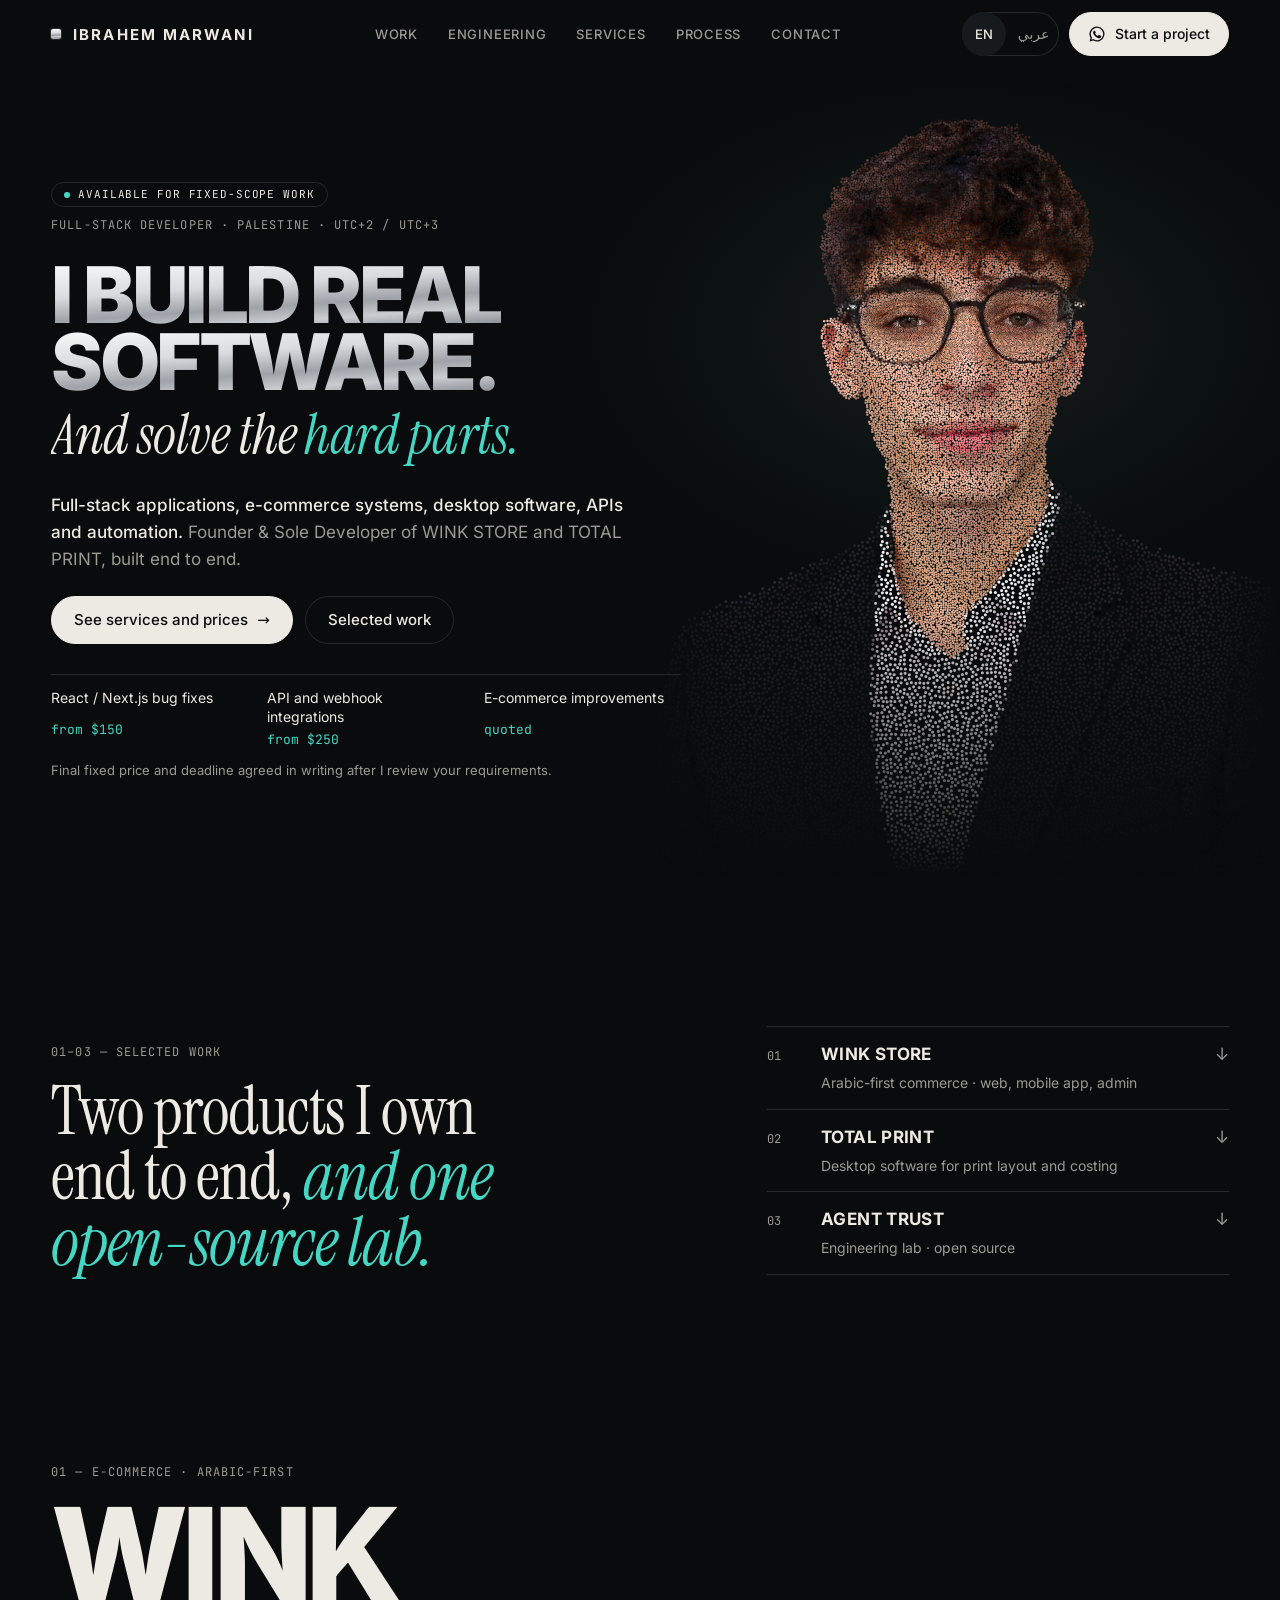
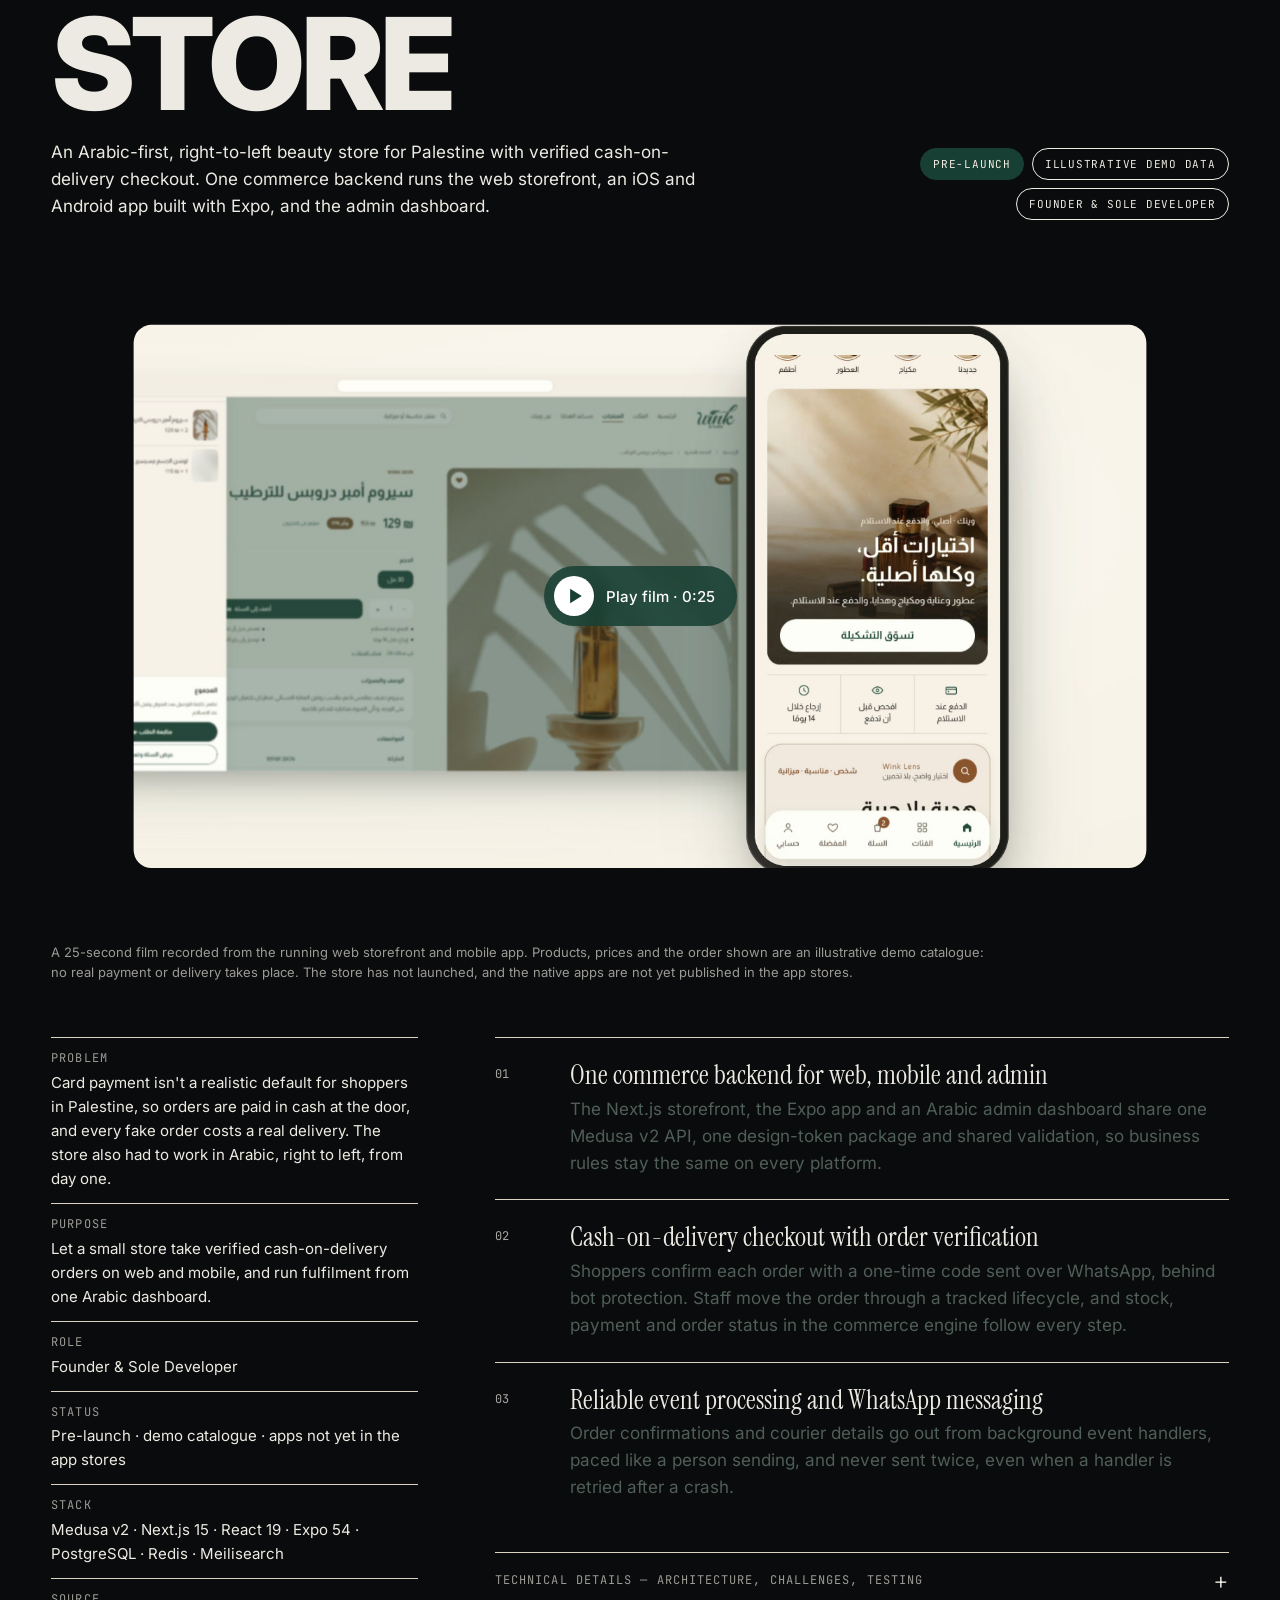
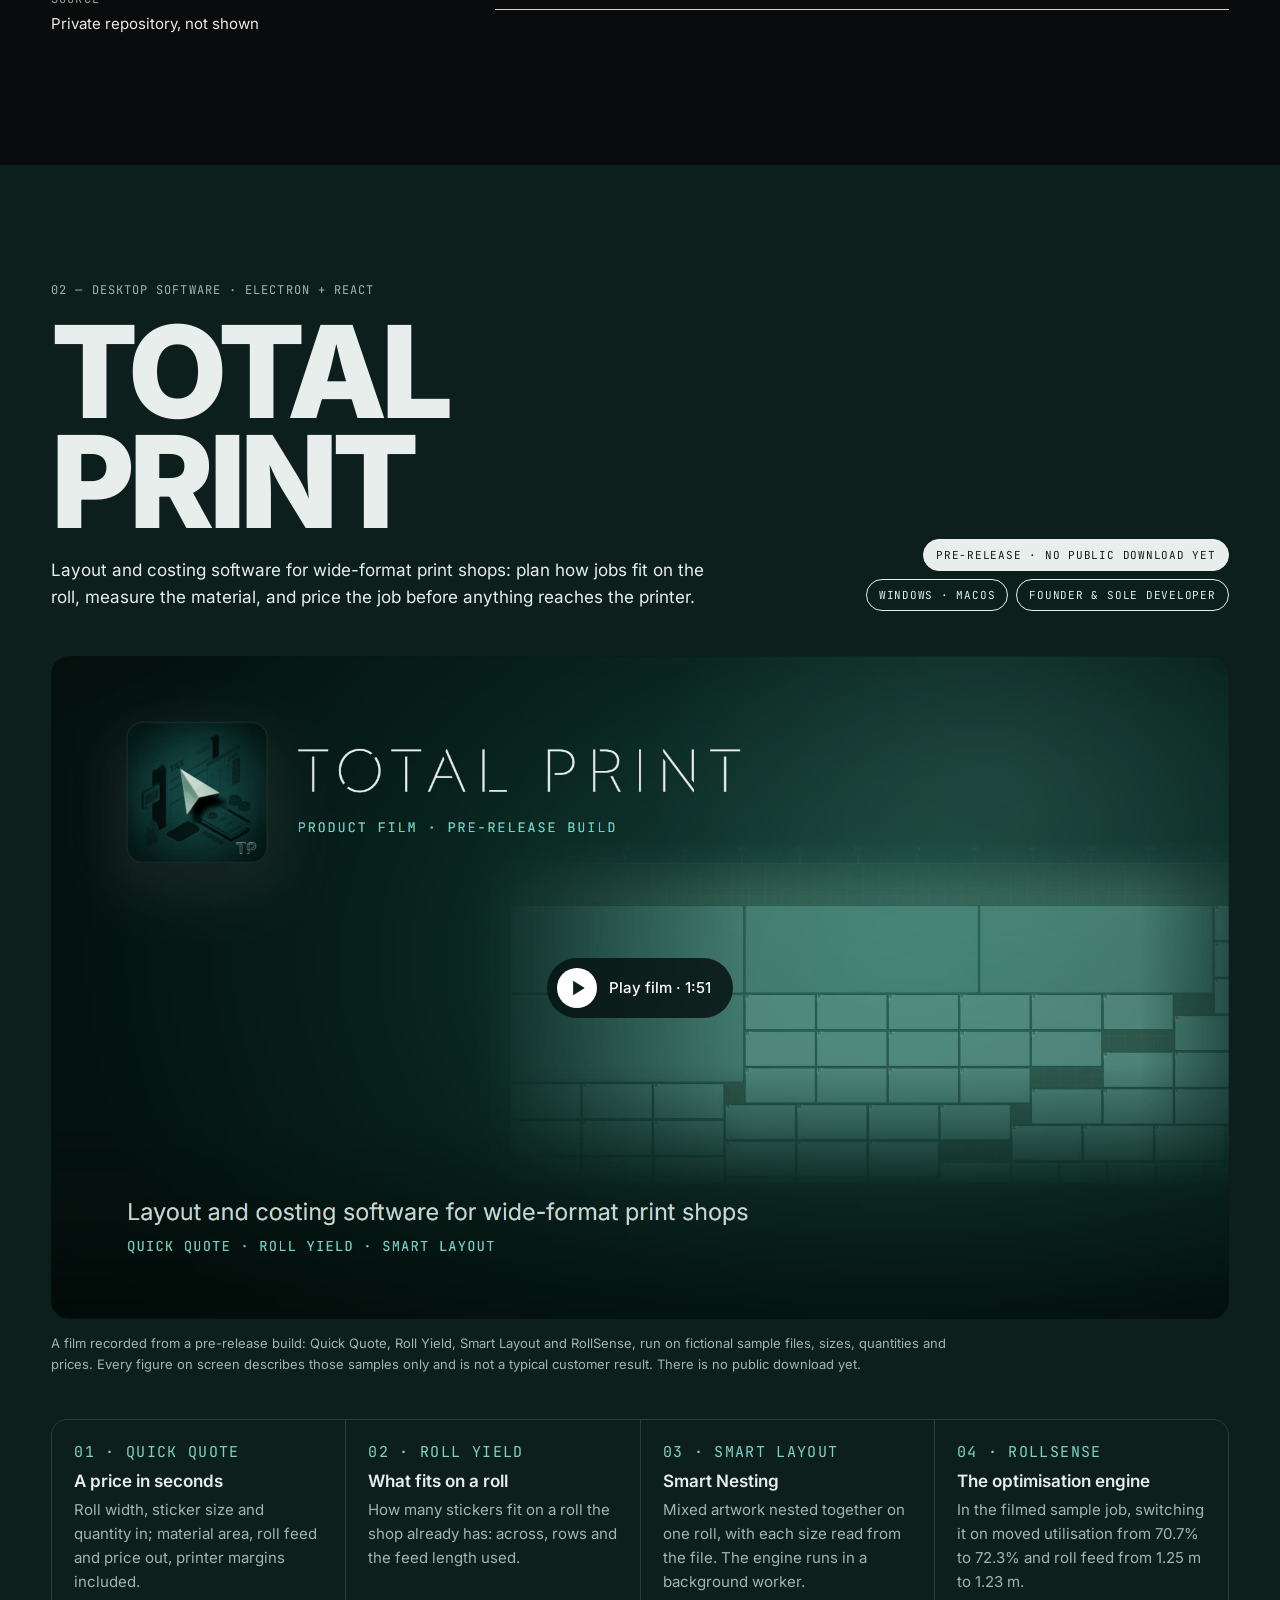
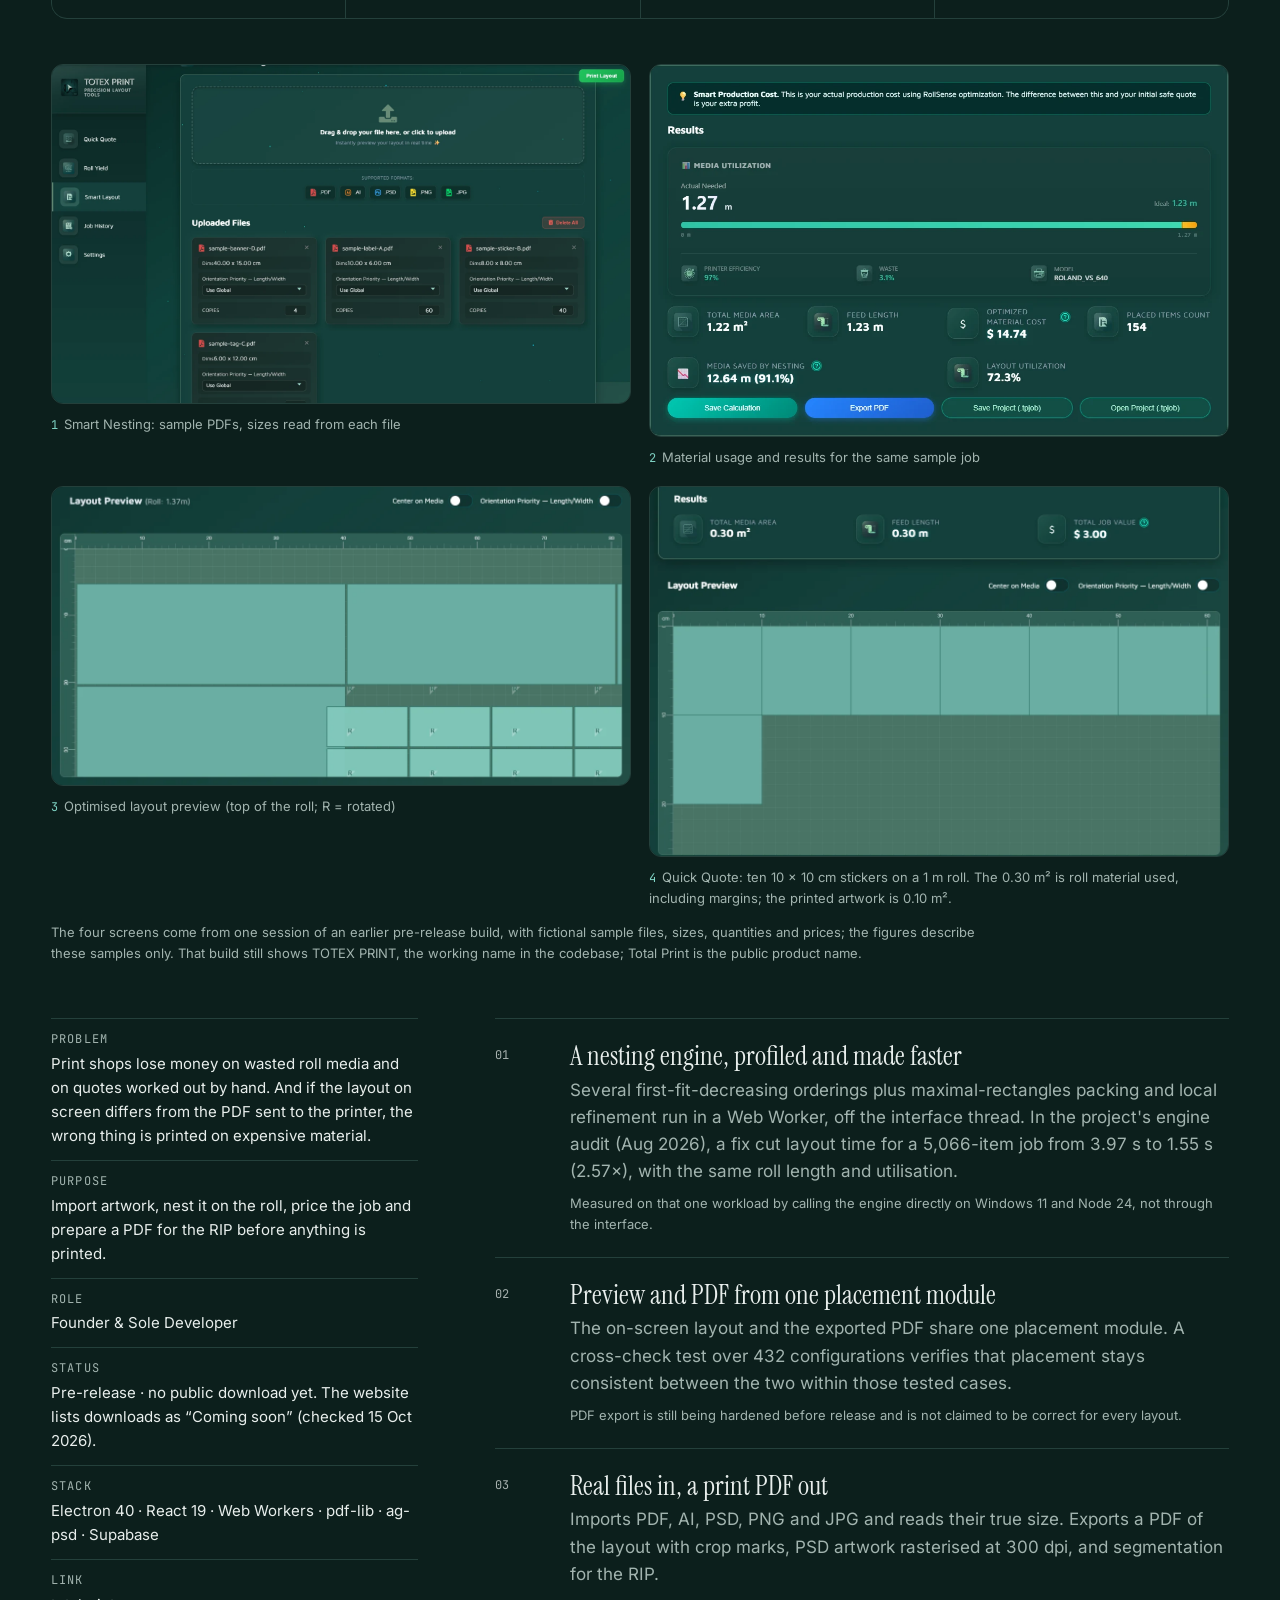
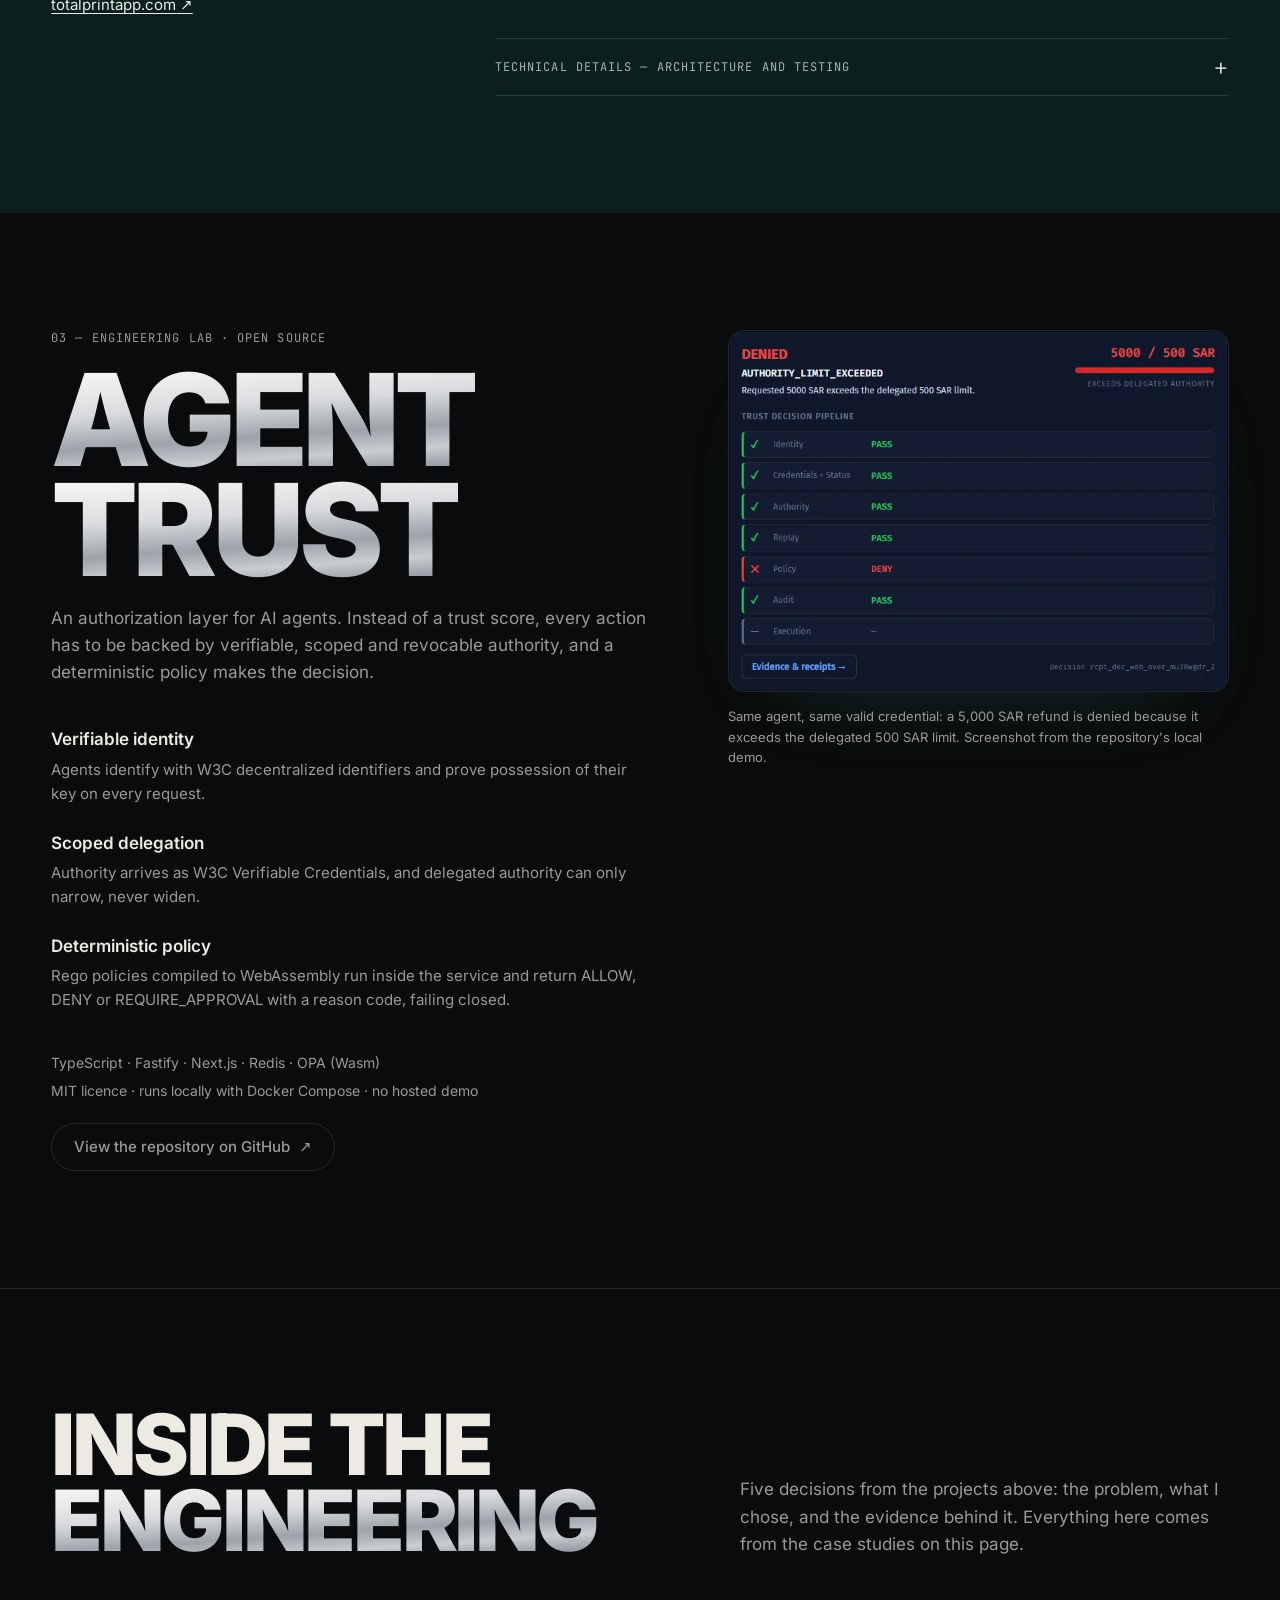
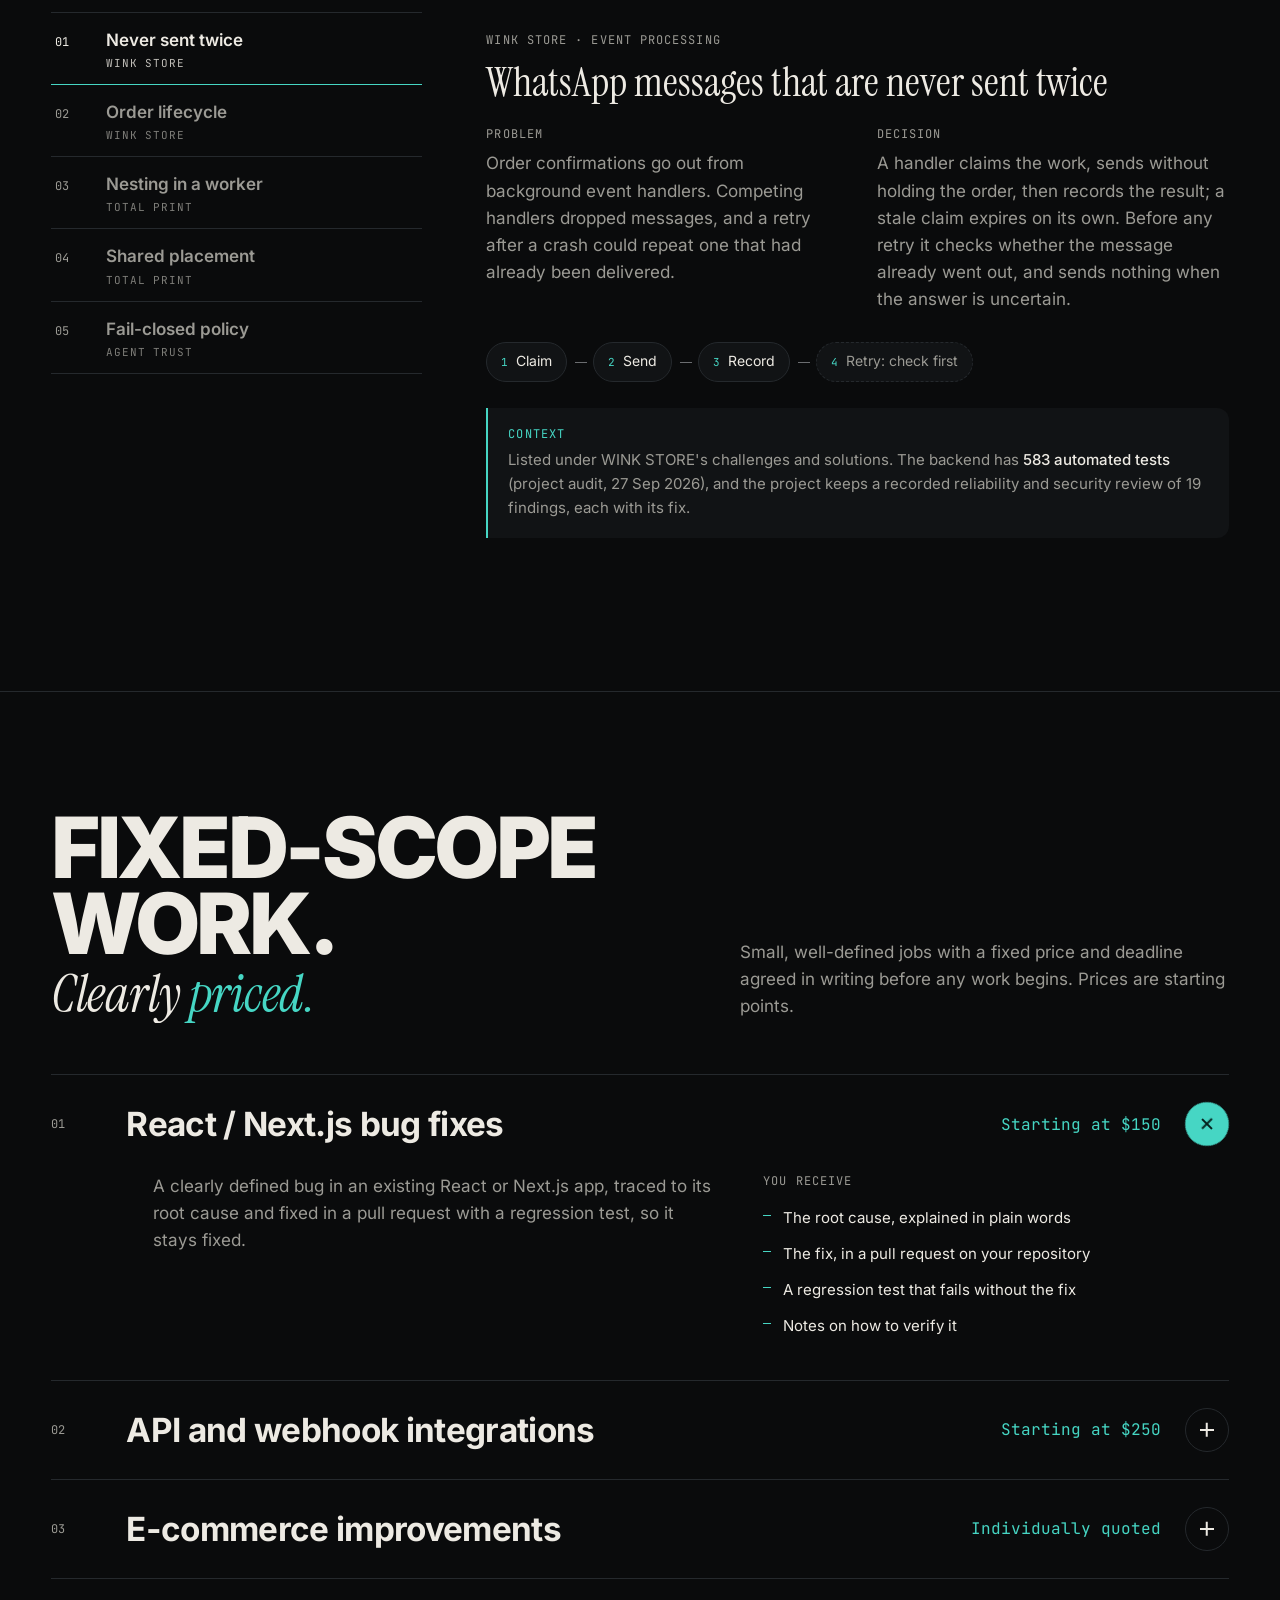
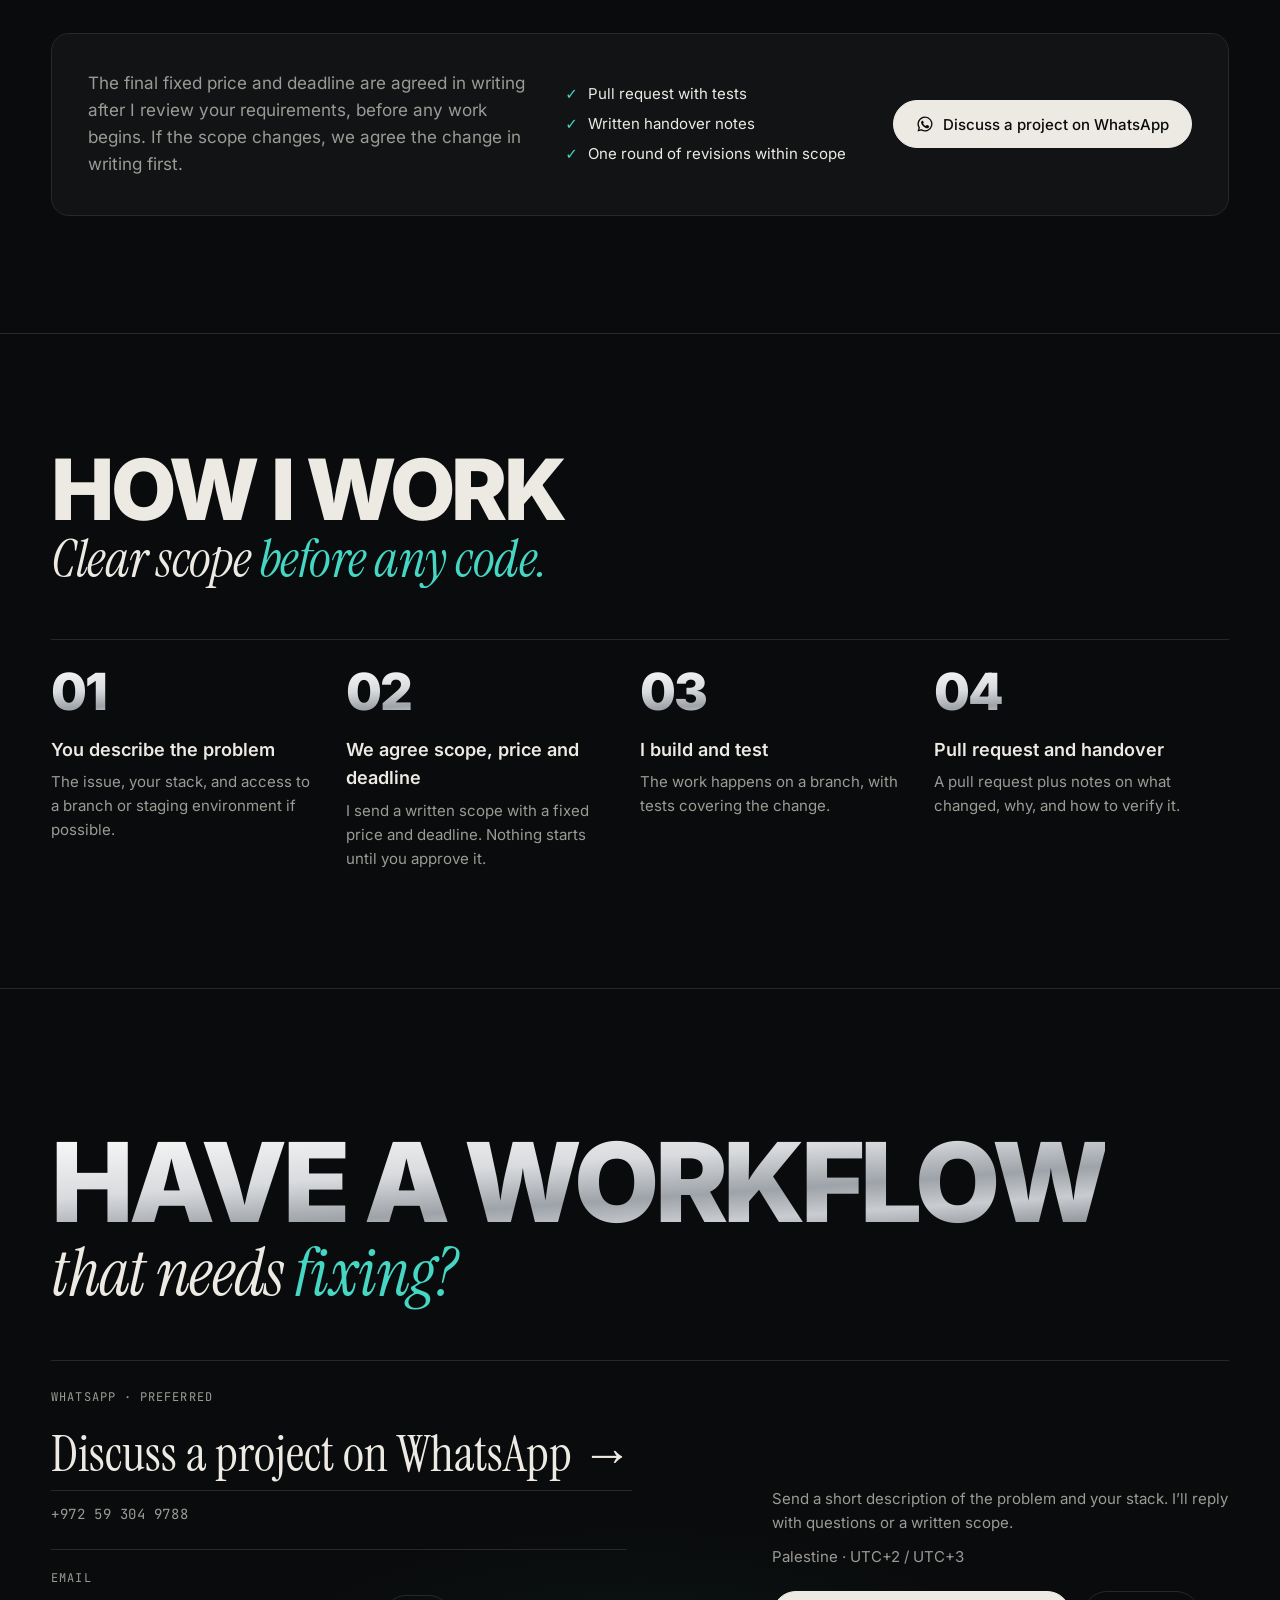
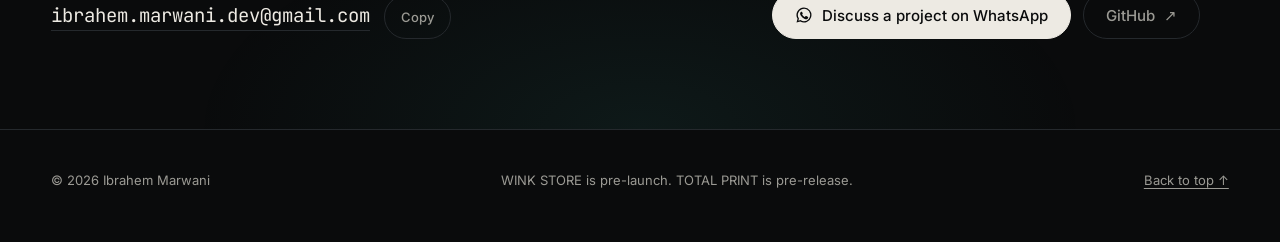
==== commit 0cc8409e: "Arabic edition, confirmed email, in-place language switch - /ar/: Arabic edition (RTL, self-hosted I" ====
--- a/index.html
+++ b/index.html
@@ -2,8 +2,8 @@
 <!--
   Portfolio V3. Static site; every path is relative, so it works under /portfolio/ on GitHub Pages.
   CONTACT CONFIG: WhatsApp is the primary contact (every link uses the same wa.me URL with a prefilled message).
-  EMAIL (optional): to add one, put this paragraph at the CONTACT CONFIG comment in the contact section:
-  <p data-contact="email">Email: <a href="mailto:ADDRESS?subject=Project%20brief">ADDRESS</a></p>
+  Email is the secondary contact: one paragraph (.contact-email) in the contact section; keep the address identical in
+  the mailto link, the visible text and data-copy, here and in ar/index.html.
 -->
 <html lang="en">
 <head>
@@ -12,12 +12,16 @@
 <title>Ibrahem Marwani — I build real software</title>
 <meta name="author" content="Ibrahem Marwani">
 <meta name="description" content="Independent full-stack developer. Full-stack applications, e-commerce systems, desktop software, APIs and automation. Fixed-scope work from $150, with tests and a written handover.">
+<link rel="canonical" href="https://abuzaro21.github.io/portfolio/">
+<link rel="alternate" hreflang="en" href="https://abuzaro21.github.io/portfolio/">
+<link rel="alternate" hreflang="ar" href="https://abuzaro21.github.io/portfolio/ar/">
+<link rel="alternate" hreflang="x-default" href="https://abuzaro21.github.io/portfolio/">
 <meta name="color-scheme" content="dark">
 <meta name="theme-color" content="#0A0B0C">
 <link rel="icon" href="data:image/svg+xml,%3Csvg xmlns='http://www.w3.org/2000/svg' viewBox='0 0 32 32'%3E%3Crect width='32' height='32' rx='7' fill='%230A0B0C'/%3E%3Crect x='9' y='9' width='14' height='14' rx='2' fill='%23D9DBDE'/%3E%3C/svg%3E">
 <link rel="preload" href="assets/fonts/inter-var.woff2" as="font" type="font/woff2" crossorigin>
 <link rel="preload" href="assets/fonts/instrument-serif-400-italic.woff2" as="font" type="font/woff2" crossorigin>
-<link rel="preload" href="assets/portrait/particles.bin" as="fetch" crossorigin>
+<link rel="preload" href="assets/portrait/particles.json" as="fetch" crossorigin>
 <link rel="stylesheet" href="assets/css/site.css">
 <script type="application/ld+json">{"@context":"https://schema.org","@type":"Person","name":"Ibrahem Marwani","jobTitle":"Full-stack developer","sameAs":["https://github.com/abuzaro21"]}</script>
 <script>document.documentElement.classList.add('js')</script>
@@ -38,8 +42,11 @@
         <li aria-hidden="true" class="ink-bar" id="inkbar"></li>
       </ul>
     </nav>
+    <div class="nav-end">
+    <nav class="lang" aria-label="Language"><a href="./" hreflang="en" lang="en" aria-current="page">EN</a><a href="ar/" hreflang="ar" lang="ar">عربي<span class="sr" lang="en"> (Arabic)</span></a></nav>
     <a class="btn primary cta-desk" href="https://wa.me/972593049788?text=Hi%20Ibrahem%2C%20I%27d%20like%20to%20discuss%20a%20software%20development%20project." target="_blank" rel="noopener noreferrer"><svg class="wa" viewBox="0 0 24 24" aria-hidden="true"><path fill="currentColor" d="M12 2a10 10 0 0 0-8.6 15.1L2 22l5-1.3A10 10 0 1 0 12 2Zm0 18.2a8.2 8.2 0 0 1-4.2-1.2l-.3-.2-3 .8.8-2.9-.2-.3A8.2 8.2 0 1 1 12 20.2Zm4.5-6.1c-.2-.1-1.5-.7-1.7-.8-.2-.1-.4-.1-.6.1l-.8 1c-.1.2-.3.2-.5.1a6.7 6.7 0 0 1-3.3-2.9c-.2-.4.2-.4.7-1.3.1-.2 0-.3 0-.4l-.8-1.8c-.2-.5-.4-.4-.6-.4h-.5a1 1 0 0 0-.7.3 3 3 0 0 0-.9 2.2 5.2 5.2 0 0 0 1.1 2.7 11.8 11.8 0 0 0 4.5 4c1.7.7 2.3.8 3.2.6a2.7 2.7 0 0 0 1.8-1.2c.2-.6.2-1.1.2-1.2-.1-.1-.3-.2-.5-.3Z"/></svg>Start a project<span class="sr"> on WhatsApp (opens WhatsApp)</span></a>
     <button class="menu-btn" id="menuBtn" type="button" aria-expanded="false" aria-controls="sheet"><b aria-hidden="true"></b>Menu</button>
+    </div>
   </div>
 </header>
 <div class="sheet" id="sheet">
@@ -58,7 +65,7 @@
 <main id="main">
   <!-- HERO -->
   <section class="hero" id="top" aria-labelledby="hero-title">
-    <div class="portrait" role="img" aria-label="Portrait of Ibrahem Marwani"><canvas id="portrait" data-src="assets/portrait/particles.bin" aria-hidden="true"></canvas></div>
+    <div class="portrait" role="img" aria-label="Portrait of Ibrahem Marwani"><canvas id="portrait" data-src="assets/portrait/particles.json" aria-hidden="true"></canvas></div>
     <div class="wrap">
       <div class="copy">
         <div class="eyebrow fade" style="--d:.1s">
@@ -436,10 +443,10 @@
           <p class="label" style="margin-bottom:14px">WhatsApp · preferred</p>
           <a class="mail" href="https://wa.me/972593049788?text=Hi%20Ibrahem%2C%20I%27d%20like%20to%20discuss%20a%20software%20development%20project." target="_blank" rel="noopener noreferrer">Discuss a project on WhatsApp<span class="sr"> (opens WhatsApp)</span> <span aria-hidden="true">→</span></a>
           <p class="contact-num">+972 59 304 9788</p>
+          <p class="contact-email"><span class="label">Email</span><a href="mailto:ibrahem.marwani.dev@gmail.com?subject=Project%20enquiry">ibrahem.marwani.dev@gmail.com</a><button class="copy-email" type="button" data-copy="ibrahem.marwani.dev@gmail.com" data-done="Copied" hidden>Copy<span class="sr"> email address</span></button><span class="sr" role="status"></span></p>
         </div>
         <div class="contact-meta">
           <p>Send a short description of the problem and your stack. I’ll reply with questions or a written scope.</p>
-          <!-- CONTACT CONFIG: optional email paragraph goes here (see the note at the top of this file). -->
           <p>Palestine · UTC+2 / UTC+3</p>
           <div class="cta">
             <a class="btn primary" href="https://wa.me/972593049788?text=Hi%20Ibrahem%2C%20I%27d%20like%20to%20discuss%20a%20software%20development%20project." target="_blank" rel="noopener noreferrer"><svg class="wa" viewBox="0 0 24 24" aria-hidden="true"><path fill="currentColor" d="M12 2a10 10 0 0 0-8.6 15.1L2 22l5-1.3A10 10 0 1 0 12 2Zm0 18.2a8.2 8.2 0 0 1-4.2-1.2l-.3-.2-3 .8.8-2.9-.2-.3A8.2 8.2 0 1 1 12 20.2Zm4.5-6.1c-.2-.1-1.5-.7-1.7-.8-.2-.1-.4-.1-.6.1l-.8 1c-.1.2-.3.2-.5.1a6.7 6.7 0 0 1-3.3-2.9c-.2-.4.2-.4.7-1.3.1-.2 0-.3 0-.4l-.8-1.8c-.2-.5-.4-.4-.6-.4h-.5a1 1 0 0 0-.7.3 3 3 0 0 0-.9 2.2 5.2 5.2 0 0 0 1.1 2.7 11.8 11.8 0 0 0 4.5 4c1.7.7 2.3.8 3.2.6a2.7 2.7 0 0 0 1.8-1.2c.2-.6.2-1.1.2-1.2-.1-.1-.3-.2-.5-.3Z"/></svg>Discuss a project on WhatsApp<span class="sr"> (opens WhatsApp)</span></a>
--- a/assets/css/site.css
+++ b/assets/css/site.css
@@ -32,7 +32,7 @@
 .wrap{max-width:var(--max);margin:0 auto;padding:0 var(--gutter)}
 .label{font:400 .75rem/1.4 var(--mono);letter-spacing:.09em;text-transform:uppercase;color:var(--muted)}
 .sr{position:absolute;width:1px;height:1px;overflow:hidden;clip:rect(0 0 0 0);white-space:nowrap}
-.skip{position:fixed;left:16px;top:-80px;z-index:100;background:var(--ink);color:var(--bg);padding:10px 16px;border-radius:8px;text-decoration:none}
+.skip{position:fixed;inset-inline-start:16px;top:-80px;z-index:100;background:var(--ink);color:var(--bg);padding:10px 16px;border-radius:8px;text-decoration:none}
 .skip:focus{top:12px}
 .btn{display:inline-flex;align-items:center;justify-content:center;gap:.6em;min-height:48px;padding:0 22px;border-radius:999px;border:1px solid var(--rule);font:500 .9375rem/1 var(--sans);text-decoration:none;transition:background-color .25s,border-color .25s,color .25s}
 .btn .arr{transition:transform .3s var(--ease)}
@@ -62,12 +62,25 @@
 .links a:hover,.links a[aria-current="true"]{color:var(--ink)}
 .ink-bar{position:absolute;left:0;bottom:8px;height:1px;width:var(--w,0);background:var(--accent);transform:translateX(var(--x,0));opacity:var(--o,0);transition:transform .45s var(--ease),width .45s var(--ease),opacity .3s}
 .nav .btn{min-height:44px;padding:0 18px;font-size:.875rem}
+.nav-end{display:flex;align-items:center;gap:10px}
+/* language switch: EN / عربي; the current language is marked, the other one links to its page */
+.lang{display:flex;gap:2px;border-radius:999px;box-shadow:inset 0 0 0 1px var(--rule)}   /* ring as a shadow, so each link keeps a full 44 px target */
+.lang a{display:inline-flex;align-items:center;justify-content:center;min-width:44px;min-height:44px;padding:0 10px;border-radius:999px;font:500 .8125rem/1 var(--sans);color:var(--muted);text-decoration:none;transition:color .2s,background-color .2s}
+.lang a:hover{color:var(--ink)}
+.lang a[aria-current]{background:var(--raise);color:var(--ink)}
+.lang a:lang(ar){font-family:"IBM Plex Sans Arabic",system-ui,"Segoe UI",Tahoma,sans-serif;font-size:.875rem}
+.nav.light .lang{box-shadow:inset 0 0 0 1px rgba(23,63,51,.25)}
+.nav.light .lang a{color:var(--wink-muted)}
+.nav.light .lang a[aria-current],.nav.light .lang a:hover{color:var(--wink-ink)}
+.nav.light .lang a[aria-current]{background:rgba(23,63,51,.1)}
+@media (max-width:480px){.lang a[aria-current]{display:none}}
 @media (max-width:420px){.brand{gap:10px;font-size:.8125rem;letter-spacing:.07em}.nav .wrap{gap:12px}}
 .menu-btn,.sheet{display:none}
 @media (max-width:1023px){
   .links,.nav .cta-desk{display:none}
   .menu-btn{display:inline-flex;align-items:center;gap:10px;min-height:44px;padding:0 16px;border-radius:999px;border:1px solid var(--rule);background:rgba(18,20,22,.6);color:var(--ink);font:500 .875rem/1 var(--sans);cursor:pointer}
   .menu-btn b{display:grid;gap:4px}
+  @media (max-width:374px){.menu-btn{width:44px;padding:0;justify-content:center;font-size:0}}
   .menu-btn b::before,.menu-btn b::after{content:"";width:16px;height:1.5px;background:currentColor;transition:transform .3s var(--ease)}
   .menu-btn[aria-expanded="true"] b::before{transform:translateY(2.75px) rotate(45deg)}
   .menu-btn[aria-expanded="true"] b::after{transform:translateY(-2.75px) rotate(-45deg)}
@@ -84,7 +97,7 @@
 .hero>.wrap{width:100%;padding-top:108px;padding-bottom:clamp(28px,5vh,56px)}
 /* copy stops where the portrait's faded left edge begins (portrait sits on the outer edge of the 1600 px frame) */
 .copy{position:relative;z-index:2;max-width:calc(min(100vw, var(--max)) - var(--pw) - var(--gutter) + 40px)}
-.portrait{position:absolute;z-index:1;bottom:0;right:max(0px,(100vw - var(--max)) / 2);width:var(--pw);aspect-ratio:181/226;--zoom:1}
+.portrait{position:absolute;z-index:1;bottom:0;inset-inline-end:max(0px,(100vw - var(--max)) / 2);width:var(--pw);aspect-ratio:181/226;--zoom:1}
 /* stage light behind the head: neutral core, a faint turquoise edge */
 .portrait::before{content:"";position:absolute;inset:-4% -12% 38%;z-index:-1;background:radial-gradient(closest-side,rgba(237,234,227,.07),rgba(70,214,196,.035) 62%,transparent)}
 .portrait canvas{display:block;width:100%;height:100%;
@@ -111,7 +124,7 @@
   .hero{display:block;min-height:0}
   .hero>.wrap{padding-top:0;margin-top:-36px;padding-bottom:56px}
   .copy{max-width:none}
-  .portrait{position:relative;right:auto;width:100%;max-width:560px;margin:var(--nav) auto 0;aspect-ratio:auto;height:clamp(250px,42svh,520px);--zoom:1.15}
+  .portrait{position:relative;inset-inline-end:auto;width:100%;max-width:560px;margin:var(--nav) auto 0;aspect-ratio:auto;height:clamp(250px,42svh,520px);--zoom:1.15}
   .portrait::before{inset:0 6% 30%}
   .portrait canvas{-webkit-mask-image:linear-gradient(#000 70%,transparent 98%);mask-image:linear-gradient(#000 70%,transparent 98%)}
   .eyebrow .label{display:none}
@@ -180,7 +193,7 @@
 .film.playing video{transform:none}
 .play{position:absolute;inset:0;display:flex;align-items:center;justify-content:center;border:0;padding:0;background:transparent;color:#fff;cursor:pointer;font:500 .9375rem/1 var(--sans)}
 .play[hidden]{display:none}
-.play span{display:inline-flex;align-items:center;gap:12px;padding:10px 22px 10px 10px;border-radius:999px;background:var(--play-bg,rgba(23,63,51,.86));-webkit-backdrop-filter:blur(8px);backdrop-filter:blur(8px);transition:background-color .25s,transform .3s var(--ease)}
+.play span{display:inline-flex;align-items:center;gap:12px;padding:10px;padding-inline-end:22px;border-radius:999px;background:var(--play-bg,rgba(23,63,51,.86));-webkit-backdrop-filter:blur(8px);backdrop-filter:blur(8px);transition:background-color .25s,transform .3s var(--ease)}
 .play svg{width:40px;height:40px;flex:none}
 .play:hover span{background:var(--p-accent);transform:scale(1.03)}
 .tp .play span{--play-bg:rgba(8,20,19,.86)}
@@ -215,8 +228,8 @@
 .arch dt{font-weight:600}
 .arch dd{margin:0;color:var(--p-muted)}
 .dots,.plain{margin:0;padding:0;list-style:none}
-.dots li{position:relative;padding:7px 0 7px 18px;font-size:.9375rem;color:var(--p-muted)}
-.dots li::before{content:"";position:absolute;left:0;top:.95em;width:6px;height:6px;border-radius:50%;background:var(--p-accent)}
+.dots li{position:relative;padding:7px 0;padding-inline-start:18px;font-size:.9375rem;color:var(--p-muted)}
+.dots li::before{content:"";position:absolute;inset-inline-start:0;top:.95em;width:6px;height:6px;border-radius:50%;background:var(--p-accent)}
 .plain li{padding:12px 0;border-top:1px solid var(--p-rule)}
 .plain strong{font-weight:600}
 .plain p{color:var(--p-muted);font-size:.9375rem;margin-top:4px}
@@ -236,7 +249,7 @@
 .shots img{width:100%;transition:transform 1.2s var(--ease)}
 .js .shots:not(.in) img{transform:scale(1.045)}
 .shots figcaption{margin-top:10px;font-size:.8125rem;color:var(--p-muted)}
-.shots figcaption b{font:400 .75rem var(--mono);color:var(--p-accent);margin-right:6px}
+.shots figcaption b{font:400 .75rem var(--mono);color:var(--p-accent);margin-inline-end:6px}
 
 /* ── Agent Trust lab ───────────────────────────────────────────────────── */
 .lab-grid{display:grid;gap:clamp(40px,6vw,96px)}
@@ -258,11 +271,11 @@
 .js .eng{display:grid;gap:0;border-top:0}
 @media (min-width:1024px){.js .eng{grid-template-columns:minmax(260px,4fr) minmax(0,8fr);gap:clamp(40px,5vw,80px)}}
 .js .eng-tabs{display:grid;align-content:start;border-top:1px solid var(--rule)}
-.eng-tab{display:grid;grid-template-columns:2.4em 1fr;gap:2px 10px;align-items:baseline;width:100%;min-height:64px;padding:14px 4px;border:0;border-bottom:1px solid var(--rule);background:none;color:var(--muted);font:inherit;text-align:left;cursor:pointer;position:relative;transition:color .25s}
+.eng-tab{display:grid;grid-template-columns:2.4em 1fr;gap:2px 10px;align-items:baseline;width:100%;min-height:64px;padding:14px 4px;border:0;border-bottom:1px solid var(--rule);background:none;color:var(--muted);font:inherit;text-align:start;cursor:pointer;position:relative;transition:color .25s}
 .eng-tab .n{font:400 .75rem var(--mono)}
 .eng-tab b{font-weight:600;color:inherit}
 .eng-tab small{grid-column:2;font:400 .6875rem var(--mono);letter-spacing:.08em;text-transform:uppercase;opacity:.8}
-.eng-tab::after{content:"";position:absolute;left:0;bottom:-1px;height:1px;width:100%;background:var(--accent);transform:scaleX(0);transform-origin:left;transition:transform .5s var(--ease)}
+.eng-tab::after{content:"";position:absolute;inset-inline-start:0;bottom:-1px;height:1px;width:100%;background:var(--accent);transform:scaleX(0);transform-origin:left;transition:transform .5s var(--ease)}
 .eng-tab:hover{color:var(--ink)}
 .eng-tab[aria-selected="true"]{color:var(--ink)}
 .eng-tab[aria-selected="true"]::after{transform:none}
@@ -279,9 +292,9 @@
 .flow li{counter-increment:f;display:inline-flex;align-items:center;gap:8px;min-height:40px;padding:0 14px;border:1px solid var(--rule);border-radius:999px;font-size:.875rem;background:var(--surface)}
 .flow li::before{content:counter(f);font:400 .6875rem var(--mono);color:var(--accent)}
 .flow li.alt{border-style:dashed;color:var(--muted)}
-.flow li+li{position:relative;margin-left:18px}
-.flow li+li::after{content:"";position:absolute;left:-19px;top:50%;width:12px;height:1px;background:var(--faint)}
-.evidence{margin-top:26px;padding:18px 20px;border-left:2px solid var(--accent);background:var(--surface);border-radius:0 12px 12px 0;font-size:.9375rem;color:var(--muted)}
+.flow li+li{position:relative;margin-inline-start:18px}
+.flow li+li::after{content:"";position:absolute;inset-inline-start:-19px;top:50%;width:12px;height:1px;background:var(--faint)}
+.evidence{margin-top:26px;padding:18px 20px;border-inline-start:2px solid var(--accent);background:var(--surface);border-start-end-radius:12px;border-end-end-radius:12px;font-size:.9375rem;color:var(--muted)}
 .evidence .label{display:block;margin-bottom:6px;color:var(--accent)}
 .evidence b{color:var(--ink);font-weight:500}
 
@@ -308,19 +321,19 @@
 .svc-inner p{color:var(--muted);max-width:40em}
 .svc-inner h4{margin-bottom:10px}
 .svc-inner ul{margin:0;padding:0;list-style:none}
-.svc-inner li{position:relative;padding:6px 0 6px 20px;font-size:.9375rem}
-.svc-inner li::before{content:"";position:absolute;left:0;top:1em;width:8px;height:1px;background:var(--accent)}
+.svc-inner li{position:relative;padding:6px 0;padding-inline-start:20px;font-size:.9375rem}
+.svc-inner li::before{content:"";position:absolute;inset-inline-start:0;top:1em;width:8px;height:1px;background:var(--accent)}
 .terms{display:grid;gap:28px;margin-top:clamp(36px,6vh,56px);padding:clamp(24px,3vw,36px);border:1px solid var(--rule);border-radius:18px;background:var(--surface)}
 @media (min-width:1024px){.terms{grid-template-columns:minmax(0,6fr) minmax(0,4fr) auto;align-items:center}}
 .terms p{color:var(--muted)}
 .terms ul{margin:0;padding:0;list-style:none;display:grid;gap:6px;font-size:.9375rem}
-.terms li::before{content:"✓";color:var(--accent);margin-right:10px}
+.terms li::before{content:"✓";color:var(--accent);margin-inline-end:10px}
 
 /* ── How I work ────────────────────────────────────────────────────────── */
 .steps{display:grid;gap:0;list-style:none;margin:0;padding:0;counter-reset:s;border-top:1px solid var(--rule)}
 @media (min-width:900px){.steps{grid-template-columns:repeat(4,1fr);border-top:0}}
 .steps li{counter-increment:s;padding:26px 0;border-bottom:1px solid var(--rule)}
-@media (min-width:900px){.steps li{padding:0 28px 0 0;border:0;border-top:1px solid var(--rule);padding-top:26px}}
+@media (min-width:900px){.steps li{padding:26px 0 0;padding-inline-end:28px;border:0;border-top:1px solid var(--rule)}}
 .steps li::before{content:"0" counter(s);display:block;font:850 clamp(2.5rem,4vw,3.75rem)/1 var(--sans);letter-spacing:-.04em;background:var(--metal);-webkit-background-clip:text;background-clip:text;color:transparent;margin-bottom:18px}
 .steps strong{display:block;font-size:1.125rem;font-weight:600;margin-bottom:6px}
 .steps p{color:var(--muted);font-size:.9375rem}
@@ -335,6 +348,13 @@
 .mail{display:inline-block;font:400 clamp(1.75rem,4vw,3.5rem)/1.1 var(--serif);text-decoration:none;border-bottom:1px solid var(--rule);padding:6px 0 8px;overflow-wrap:anywhere;transition:border-color .25s,color .25s}
 .mail:hover{color:var(--accent);border-color:var(--accent)}
 .contact-num{margin-top:14px;font:400 .875rem var(--mono);letter-spacing:.04em;color:var(--muted)}
+/* email: the secondary contact under WhatsApp; the address stays plain, selectable text; Copy appears only where the Clipboard API exists */
+.contact-email{display:flex;flex-wrap:wrap;align-items:center;gap:8px 14px;margin-top:26px;padding-top:20px;border-top:1px solid var(--rule);max-width:36rem}
+.contact-email .label{flex-basis:100%}
+.contact-email a{font:400 clamp(1rem,1.5vw,1.1875rem)/1.4 var(--mono);color:var(--ink);text-decoration:none;border-bottom:1px solid var(--rule);overflow-wrap:anywhere;transition:border-color .25s,color .25s}
+.contact-email a:hover{color:var(--accent);border-color:var(--accent)}
+.copy-email{min-height:44px;min-width:44px;padding:0 16px;border:1px solid var(--rule);border-radius:999px;background:none;color:var(--muted);font:500 .8125rem/1 var(--sans);cursor:pointer;transition:color .2s,border-color .2s}
+.copy-email:hover{color:var(--ink);border-color:var(--ink)}
 .contact-meta [data-contact] a{color:var(--ink)}
 .btn .wa{width:18px;height:18px;flex:none}
 .contact-meta{display:grid;gap:10px;color:var(--muted);font-size:.9375rem}
@@ -346,6 +366,13 @@
 @keyframes rise{from{transform:translateY(105%)}to{transform:none}}
 @keyframes fade{from{opacity:0;transform:translateY(14px)}to{opacity:1;transform:none}}
 @keyframes sheen{from{background-position:200% 0}to{background-position:-60% 0}}
+
+/* ── Language switch (in place, see site.js): the hero is already on screen, so no second intro; the page cross-fades
+   and the live portrait glides to its side of the hero (right in EN, left in AR); reduced motion skips the transition ── */
+.swapped .h1 .line>span,.swapped .h1 .metal::after,.swapped .fade{animation:none}
+.portrait{view-transition-name:portrait}
+::view-transition-old(root),::view-transition-new(root){animation-duration:.32s}
+::view-transition-group(portrait){animation-duration:.6s;animation-timing-function:var(--ease)}
 
 /* ── Reduced motion: final states at once; nothing travels ─────────────── */
 @media (prefers-reduced-motion:reduce){
